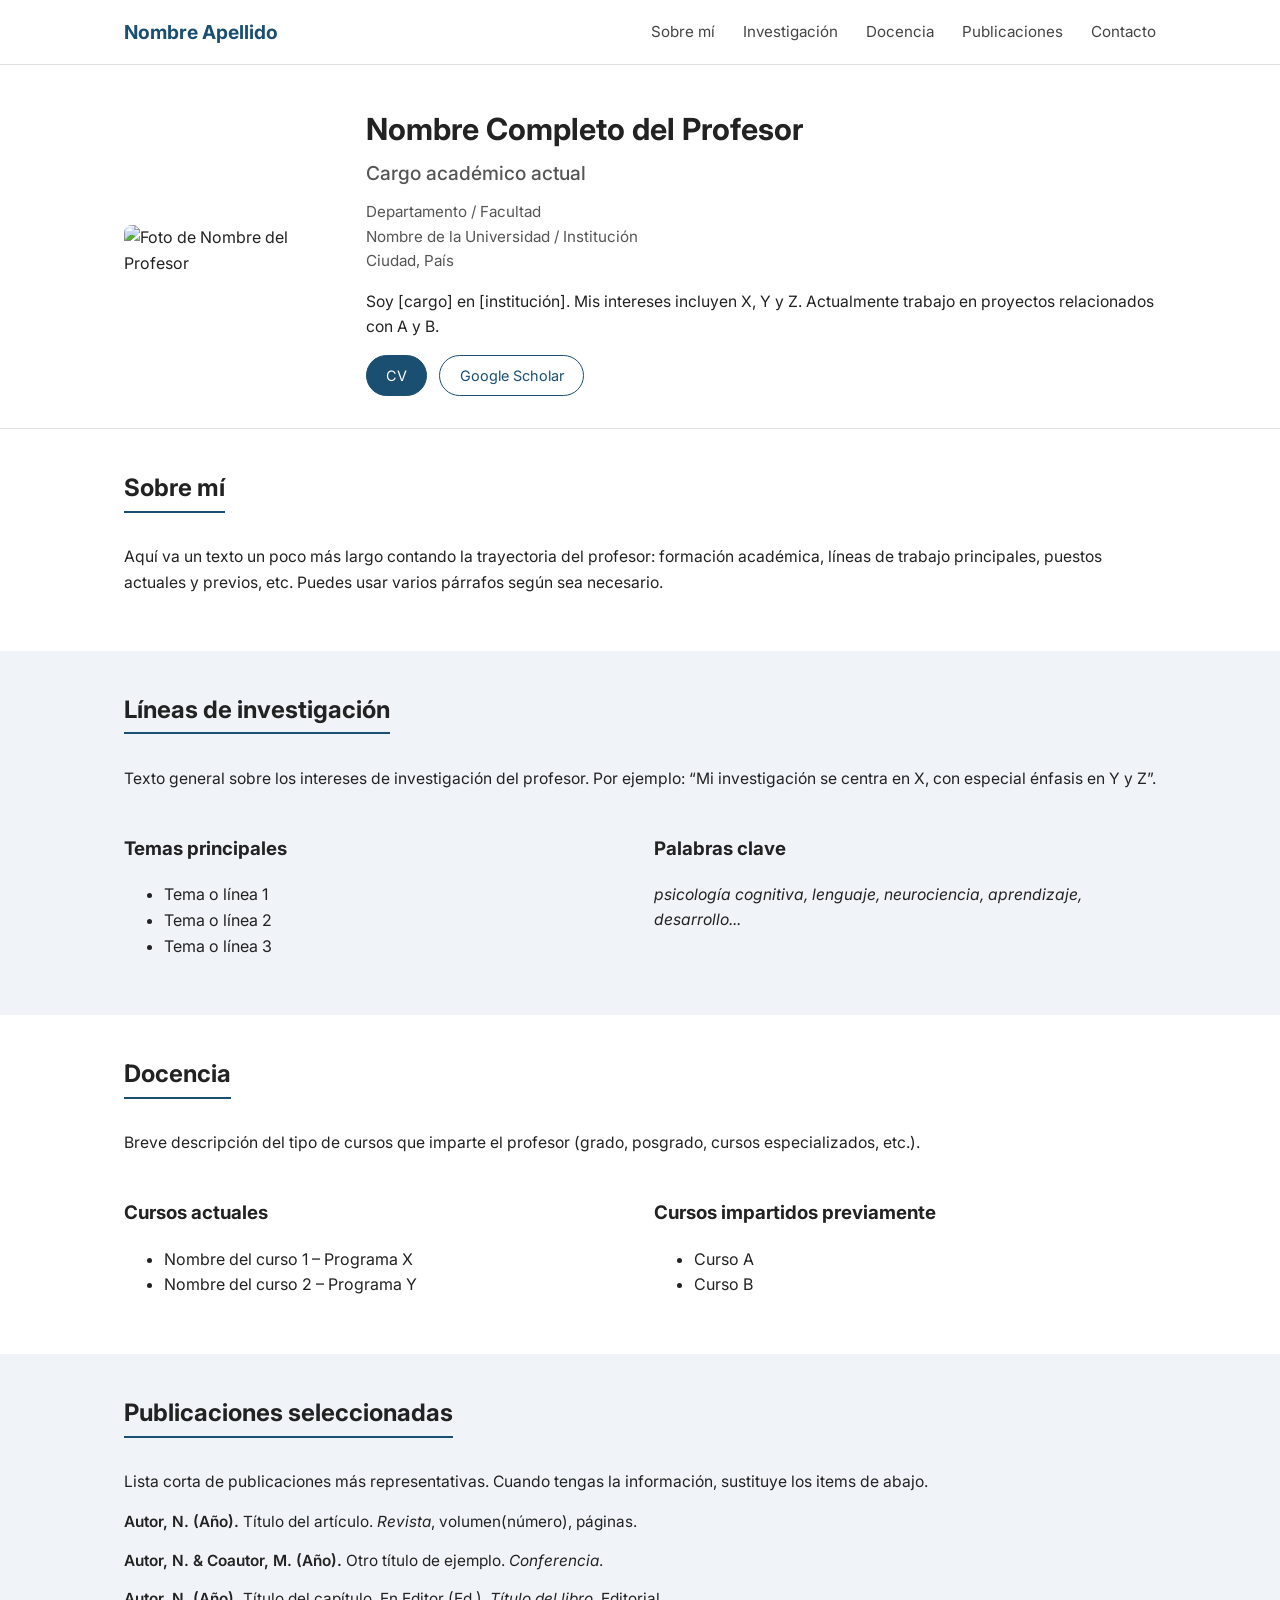
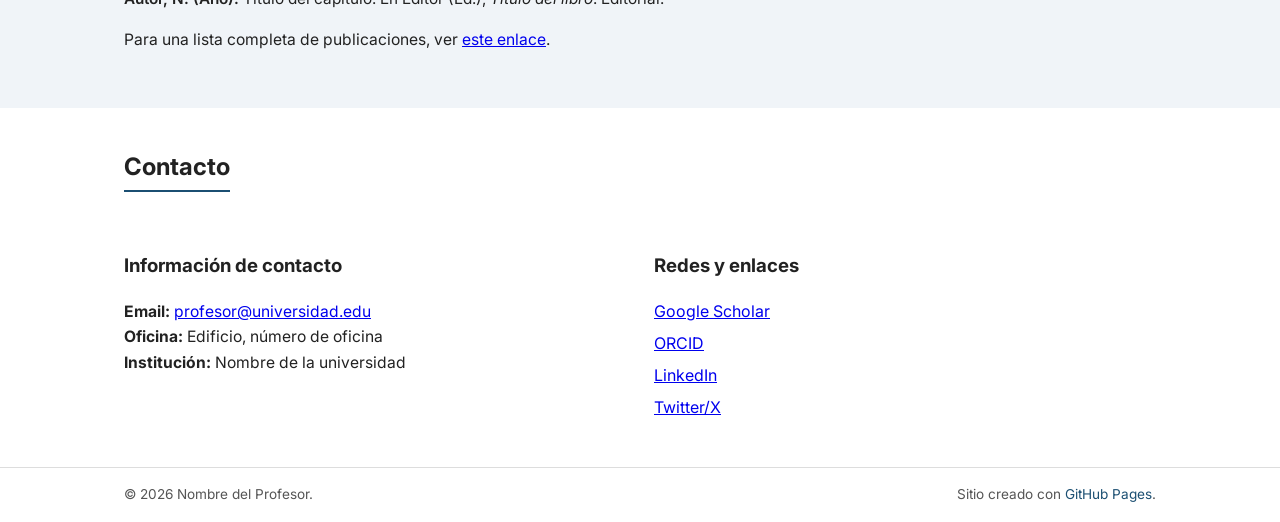
==== index.html @ 89931eae "test" ====
<!DOCTYPE html>
<html lang="es">
<head>
  <meta charset="UTF-8" />
  <title>Nombre del Profesor – Página personal</title>
  <meta name="viewport" content="width=device-width, initial-scale=1" />
  <meta
    name="description"
    content="Página personal de NOMBRE DEL PROFESOR, afiliación, investigación y docencia."
  />
  <link rel="stylesheet" href="style.css" />
  <!-- Fuente opcional de Google Fonts -->
  <link rel="preconnect" href="https://fonts.googleapis.com" />
  <link rel="preconnect" href="https://fonts.gstatic.com" crossorigin />
  <link
    href="https://fonts.googleapis.com/css2?family=Inter:wght@300;400;600;700&display=swap"
    rel="stylesheet"
  />
</head>
<body>
  <!-- Barra superior de navegación -->
  <header class="top-bar">
    <div class="container top-bar-inner">
      <div class="brand">
        <!-- NOMBRE CORTO DEL PROFESOR -->
        <a href="#inicio">Nombre Apellido</a>
      </div>
      <nav class="nav">
        <a href="#about">Sobre mí</a>
        <a href="#research">Investigación</a>
        <a href="#teaching">Docencia</a>
        <a href="#publications">Publicaciones</a>
        <a href="#contact">Contacto</a>
      </nav>
    </div>
  </header>

  <main id="inicio">
    <!-- Sección de encabezado con foto y datos básicos -->
    <section class="hero">
      <div class="container hero-inner">
        <div class="hero-photo">
          <!-- Sustituye img/profile.jpg por la ruta real -->
          <img src="img/profile.jpg" alt="Foto de Nombre del Profesor" />
        </div>
        <div class="hero-text">
          <h1>Nombre Completo del Profesor</h1>
          <h2>Cargo académico actual</h2>

          <p class="affiliation">
            Departamento / Facultad <br />
            Nombre de la Universidad / Institución <br />
            Ciudad, País
          </p>

          <p class="short-bio">
            <!-- Breve descripción, 2–3 líneas -->
            Soy [cargo] en [institución]. Mis intereses incluyen X, Y y Z.
            Actualmente trabajo en proyectos relacionados con A y B.
          </p>

          <div class="hero-links">
            <!-- Pon aquí enlaces reales (CV, Google Scholar, ORCID, etc.) -->
            <a href="#" class="button">CV</a>
            <a href="#" class="button button-outline">Google Scholar</a>
          </div>
        </div>
      </div>
    </section>

    <!-- Sección: Sobre mí -->
    <section id="about" class="section">
      <div class="container">
        <h2>Sobre mí</h2>
        <p>
          Aquí va un texto un poco más largo contando la trayectoria del
          profesor: formación académica, líneas de trabajo principales, puestos
          actuales y previos, etc. Puedes usar varios párrafos según sea
          necesario.
        </p>
      </div>
    </section>

    <!-- Sección: Investigación -->
    <section id="research" class="section section-alt">
      <div class="container">
        <h2>Líneas de investigación</h2>

        <p>
          Texto general sobre los intereses de investigación del profesor. Por
          ejemplo: “Mi investigación se centra en X, con especial énfasis en Y
          y Z”.
        </p>

        <div class="grid-2">
          <div>
            <h3>Temas principales</h3>
            <ul>
              <li>Tema o línea 1</li>
              <li>Tema o línea 2</li>
              <li>Tema o línea 3</li>
            </ul>
          </div>
          <div>
            <h3>Palabras clave</h3>
            <p class="keywords">
              psicología cognitiva, lenguaje, neurociencia, aprendizaje,
              desarrollo...
            </p>
          </div>
        </div>
      </div>
    </section>

    <!-- Sección: Docencia -->
    <section id="teaching" class="section">
      <div class="container">
        <h2>Docencia</h2>
        <p>
          Breve descripción del tipo de cursos que imparte el profesor (grado,
          posgrado, cursos especializados, etc.).
        </p>

        <div class="grid-2">
          <div>
            <h3>Cursos actuales</h3>
            <ul>
              <li>Nombre del curso 1 – Programa X</li>
              <li>Nombre del curso 2 – Programa Y</li>
            </ul>
          </div>
          <div>
            <h3>Cursos impartidos previamente</h3>
            <ul>
              <li>Curso A</li>
              <li>Curso B</li>
            </ul>
          </div>
        </div>
      </div>
    </section>

    <!-- Sección: Publicaciones -->
    <section id="publications" class="section section-alt">
      <div class="container">
        <h2>Publicaciones seleccionadas</h2>
        <p>
          Lista corta de publicaciones más representativas. Cuando tengas la
          información, sustituye los items de abajo.
        </p>

        <ul class="pub-list">
          <li>
            <span class="pub-title">Autor, N. (Año).</span>
            <span class="pub-rest">Título del artículo. <em>Revista</em>, volumen(número), páginas.</span>
          </li>
          <li>
            <span class="pub-title">Autor, N. &amp; Coautor, M. (Año).</span>
            <span class="pub-rest">Otro título de ejemplo. <em>Conferencia</em>.</span>
          </li>
          <li>
            <span class="pub-title">Autor, N. (Año).</span>
            <span class="pub-rest">Título del capítulo. En Editor (Ed.), <em>Título del libro</em>. Editorial.</span>
          </li>
        </ul>

        <!-- Si el profesor tiene lista completa en otro lado -->
        <p>
          Para una lista completa de publicaciones, ver
          <a href="#">este enlace</a>.
        </p>
      </div>
    </section>

    <!-- Sección: Contacto -->
    <section id="contact" class="section">
      <div class="container">
        <h2>Contacto</h2>

        <div class="grid-2">
          <div>
            <h3>Información de contacto</h3>
            <p>
              <strong>Email:</strong> <a href="mailto:profesor@universidad.edu">profesor@universidad.edu</a><br />
              <strong>Oficina:</strong> Edificio, número de oficina<br />
              <strong>Institución:</strong> Nombre de la universidad
            </p>
          </div>
          <div>
            <h3>Redes y enlaces</h3>
            <ul>
              <li><a href="#">Google Scholar</a></li>
              <li><a href="#">ORCID</a></li>
              <li><a href="#">LinkedIn</a></li>
              <li><a href="#">Twitter/X</a></li>
            </ul>
          </div>
        </div>
      </div>
    </section>
  </main>

  <footer class="footer">
    <div class="container footer-inner">
      <span>
        &copy; <span id="year"></span> Nombre del Profesor.
      </span>
      <span class="footer-note">
        Sitio creado con <a href="https://pages.github.com/">GitHub Pages</a>.
      </span>
    </div>
  </footer>

  <script>
    // Para actualizar el año automáticamente
    document.getElementById("year").textContent = new Date().getFullYear();
  </script>
</body>
</html>
---- style.css ----
/* Fuente base y estilos globales */
*,
*::before,
*::after {
  box-sizing: border-box;
}

body {
  margin: 0;
  font-family: "Inter", system-ui, -apple-system, BlinkMacSystemFont, "Segoe UI",
    sans-serif;
  line-height: 1.6;
  color: #222;
  background-color: #f5f5f5;
}

img {
  max-width: 100%;
  display: block;
}

/* Contenedor centrado */
.container {
  width: 100%;
  max-width: 1080px;
  margin: 0 auto;
  padding: 0 1.5rem;
}

/* Barra superior */
.top-bar {
  position: sticky;
  top: 0;
  z-index: 100;
  background-color: #ffffff;
  border-bottom: 1px solid #e0e0e0;
}

.top-bar-inner {
  display: flex;
  align-items: center;
  justify-content: space-between;
  height: 64px;
}

.brand a {
  text-decoration: none;
  font-weight: 700;
  font-size: 1.2rem;
  color: #1b4f72;
}

.nav a {
  margin-left: 1.5rem;
  text-decoration: none;
  font-size: 0.95rem;
  color: #444;
}

.nav a:hover {
  color: #1b4f72;
}

/* Hero */
.hero {
  background-color: #ffffff;
  padding: 2.5rem 0 2rem;
  border-bottom: 1px solid #e0e0e0;
}

.hero-inner {
  display: flex;
  gap: 2rem;
  align-items: center;
}

.hero-photo {
  flex: 0 0 210px;
}

.hero-photo img {
  border-radius: 8px;
  object-fit: cover;
}

.hero-text {
  flex: 1;
}

.hero-text h1 {
  margin: 0 0 0.25rem;
  font-size: 1.9rem;
}

.hero-text h2 {
  margin: 0 0 0.75rem;
  font-size: 1.2rem;
  font-weight: 500;
  color: #555;
}

.affiliation {
  margin: 0 0 0.75rem;
  font-size: 0.95rem;
  color: #555;
}

.short-bio {
  font-size: 0.98rem;
  margin-bottom: 1rem;
}

.hero-links {
  display: flex;
  flex-wrap: wrap;
  gap: 0.75rem;
}

/* Botones */
.button {
  display: inline-block;
  padding: 0.5rem 1.2rem;
  border-radius: 999px;
  border: 1px solid #1b4f72;
  background-color: #1b4f72;
  color: #ffffff;
  font-size: 0.9rem;
  text-decoration: none;
}

.button:hover {
  opacity: 0.9;
}

.button-outline {
  background-color: transparent;
  color: #1b4f72;
}

/* Secciones genéricas */
.section {
  padding: 2.5rem 0;
  background-color: #ffffff;
}

.section-alt {
  background-color: #f0f4f8;
}

.section h2 {
  margin-top: 0;
  margin-bottom: 1rem;
  font-size: 1.5rem;
  border-bottom: 2px solid #1b4f72;
  display: inline-block;
  padding-bottom: 0.2rem;
}

.section p {
  margin-bottom: 1rem;
  font-size: 0.98rem;
}

.grid-2 {
  display: grid;
  gap: 1.75rem;
  grid-template-columns: repeat(2, minmax(0, 1fr));
  margin-top: 1.5rem;
}

/* Publicaciones */
.pub-list {
  list-style: none;
  padding-left: 0;
  margin: 1rem 0;
}

.pub-list li {
  margin-bottom: 0.85rem;
  font-size: 0.96rem;
}

.pub-title {
  font-weight: 600;
}

.pub-rest {
  display: inline;
}

.keywords {
  font-size: 0.95rem;
  font-style: italic;
}

/* Contacto */
#contact ul {
  list-style: none;
  padding-left: 0;
  margin: 0;
}

#contact li {
  margin-bottom: 0.4rem;
}

/* Footer */
.footer {
  border-top: 1px solid #dddddd;
  background-color: #ffffff;
  padding: 1rem 0;
  font-size: 0.85rem;
  color: #555;
}

.footer-inner {
  display: flex;
  justify-content: space-between;
  align-items: center;
  flex-wrap: wrap;
  gap: 0.5rem;
}

.footer a {
  color: #1b4f72;
  text-decoration: none;
}

/* Responsivo */
@media (max-width: 768px) {
  .top-bar-inner {
    flex-direction: column;
    align-items: flex-start;
    justify-content: center;
    height: auto;
    padding: 0.5rem 0;
  }

  .nav {
    margin-top: 0.25rem;
  }

  .nav a {
    margin-left: 0;
    margin-right: 1rem;
  }

  .hero-inner {
    flex-direction: column;
    align-items: flex-start;
  }

  .hero-photo {
    width: 160px;
  }

  .grid-2 {
    grid-template-columns: 1fr;
  }
}
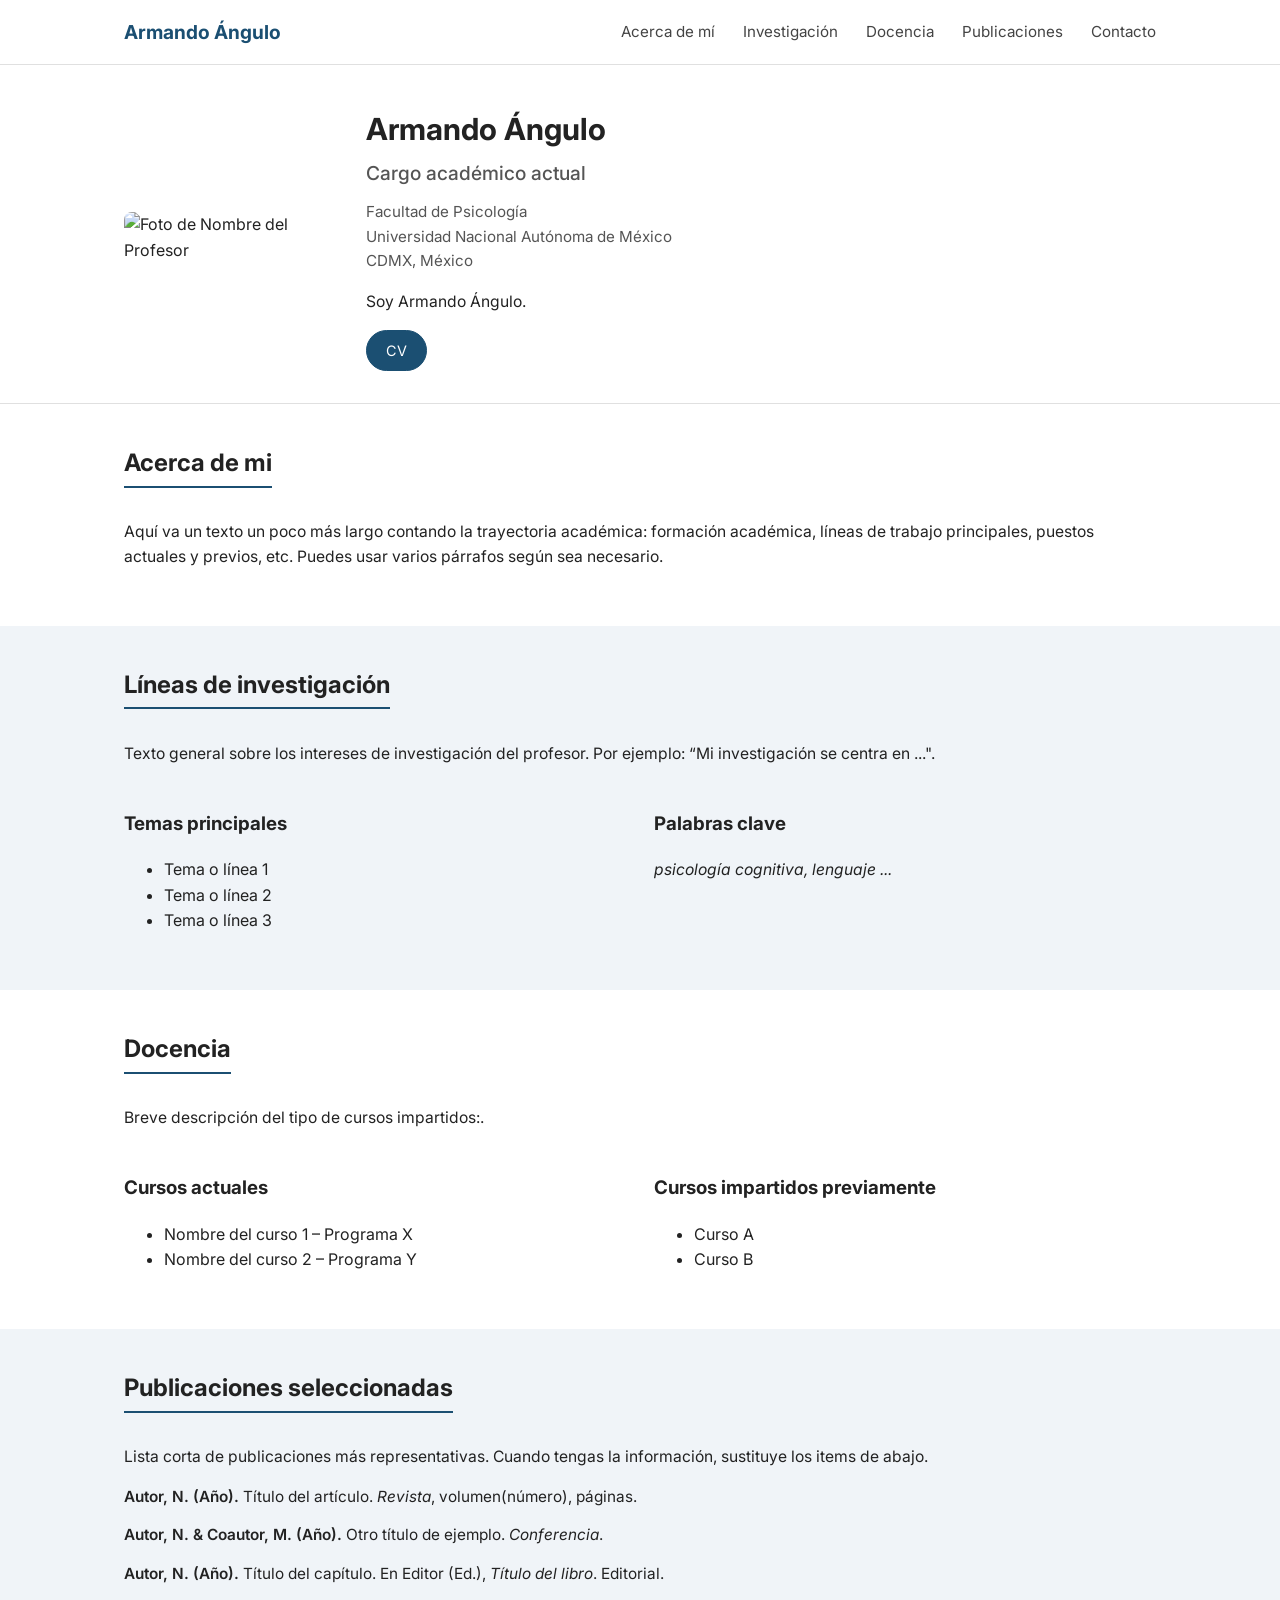
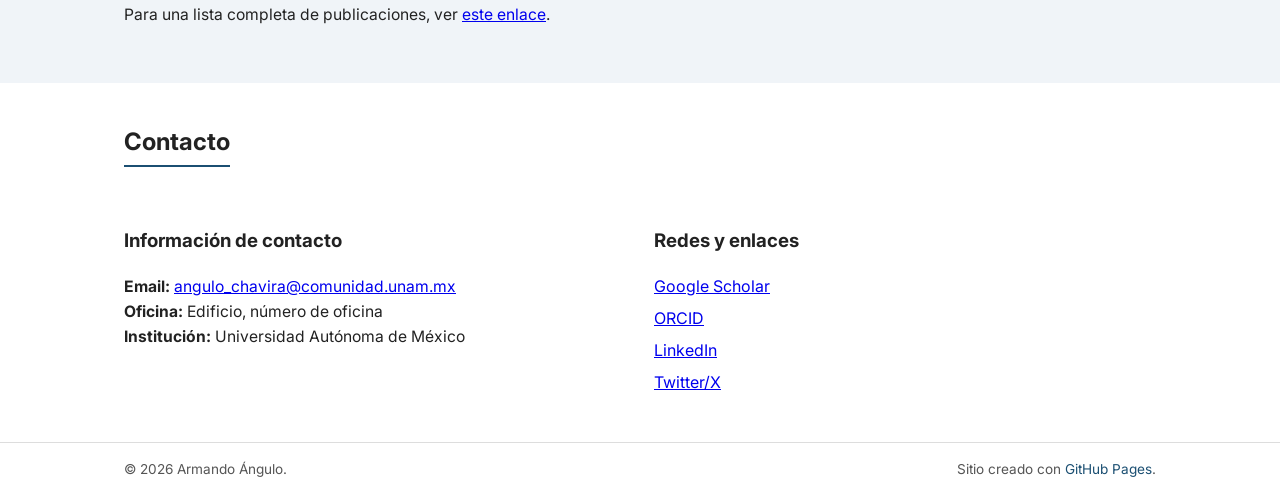
==== commit 558de817: "Update index.html Updated the personal information and sections in index.html to reflect the new pro" ====
--- a/index.html
+++ b/index.html
@@ -2,11 +2,11 @@
 <html lang="es">
 <head>
   <meta charset="UTF-8" />
-  <title>Nombre del Profesor – Página personal</title>
+  <title>Armando Ángulo – Página personal</title>
   <meta name="viewport" content="width=device-width, initial-scale=1" />
   <meta
     name="description"
-    content="Página personal de NOMBRE DEL PROFESOR, afiliación, investigación y docencia."
+    content="Página personal de Armando Ángulo, afiliación, investigación y docencia."
   />
   <link rel="stylesheet" href="style.css" />
   <!-- Fuente opcional de Google Fonts -->
@@ -23,10 +23,10 @@
     <div class="container top-bar-inner">
       <div class="brand">
         <!-- NOMBRE CORTO DEL PROFESOR -->
-        <a href="#inicio">Nombre Apellido</a>
+        <a href="#inicio">Armando Ángulo</a>
       </div>
       <nav class="nav">
-        <a href="#about">Sobre mí</a>
+        <a href="#about">Acerca de mí</a>
         <a href="#research">Investigación</a>
         <a href="#teaching">Docencia</a>
         <a href="#publications">Publicaciones</a>
@@ -44,37 +44,35 @@
           <img src="img/profile.jpg" alt="Foto de Nombre del Profesor" />
         </div>
         <div class="hero-text">
-          <h1>Nombre Completo del Profesor</h1>
+          <h1>Armando Ángulo</h1>
           <h2>Cargo académico actual</h2>
 
           <p class="affiliation">
-            Departamento / Facultad <br />
-            Nombre de la Universidad / Institución <br />
-            Ciudad, País
+            Facultad de Psicología<br />
+            Universidad Nacional Autónoma de México <br />
+            CDMX, México
           </p>
 
           <p class="short-bio">
             <!-- Breve descripción, 2–3 líneas -->
-            Soy [cargo] en [institución]. Mis intereses incluyen X, Y y Z.
-            Actualmente trabajo en proyectos relacionados con A y B.
+            Soy Armando Ángulo.
           </p>
 
           <div class="hero-links">
             <!-- Pon aquí enlaces reales (CV, Google Scholar, ORCID, etc.) -->
             <a href="#" class="button">CV</a>
-            <a href="#" class="button button-outline">Google Scholar</a>
-          </div>
-        </div>
-      </div>
-    </section>
-
-    <!-- Sección: Sobre mí -->
+          </div>
+        </div>
+      </div>
+    </section>
+
+    <!-- Sección: Acerca de mí -->
     <section id="about" class="section">
       <div class="container">
-        <h2>Sobre mí</h2>
-        <p>
-          Aquí va un texto un poco más largo contando la trayectoria del
-          profesor: formación académica, líneas de trabajo principales, puestos
+        <h2>Acerca de mi</h2>
+        <p>
+          Aquí va un texto un poco más largo contando la trayectoria académica:
+          formación académica, líneas de trabajo principales, puestos
           actuales y previos, etc. Puedes usar varios párrafos según sea
           necesario.
         </p>
@@ -88,8 +86,7 @@
 
         <p>
           Texto general sobre los intereses de investigación del profesor. Por
-          ejemplo: “Mi investigación se centra en X, con especial énfasis en Y
-          y Z”.
+          ejemplo: “Mi investigación se centra en ...".
         </p>
 
         <div class="grid-2">
@@ -104,8 +101,7 @@
           <div>
             <h3>Palabras clave</h3>
             <p class="keywords">
-              psicología cognitiva, lenguaje, neurociencia, aprendizaje,
-              desarrollo...
+              psicología cognitiva, lenguaje ...
             </p>
           </div>
         </div>
@@ -117,8 +113,7 @@
       <div class="container">
         <h2>Docencia</h2>
         <p>
-          Breve descripción del tipo de cursos que imparte el profesor (grado,
-          posgrado, cursos especializados, etc.).
+          Breve descripción del tipo de cursos impartidos:.
         </p>
 
         <div class="grid-2">
@@ -164,7 +159,7 @@
           </li>
         </ul>
 
-        <!-- Si el profesor tiene lista completa en otro lado -->
+        <!-- Lista de publicaciones -->
         <p>
           Para una lista completa de publicaciones, ver
           <a href="#">este enlace</a>.
@@ -181,9 +176,9 @@
           <div>
             <h3>Información de contacto</h3>
             <p>
-              <strong>Email:</strong> <a href="mailto:profesor@universidad.edu">profesor@universidad.edu</a><br />
+              <strong>Email:</strong> <a href="mailto:angulo_chavira@comunidad.unam.mx">angulo_chavira@comunidad.unam.mx</a><br />
               <strong>Oficina:</strong> Edificio, número de oficina<br />
-              <strong>Institución:</strong> Nombre de la universidad
+              <strong>Institución:</strong> Universidad Autónoma de México
             </p>
           </div>
           <div>
@@ -203,7 +198,7 @@
   <footer class="footer">
     <div class="container footer-inner">
       <span>
-        &copy; <span id="year"></span> Nombre del Profesor.
+        &copy; <span id="year"></span> Armando Ángulo.
       </span>
       <span class="footer-note">
         Sitio creado con <a href="https://pages.github.com/">GitHub Pages</a>.
@@ -216,4 +211,5 @@
     document.getElementById("year").textContent = new Date().getFullYear();
   </script>
 </body>
-</html>+
+</html>
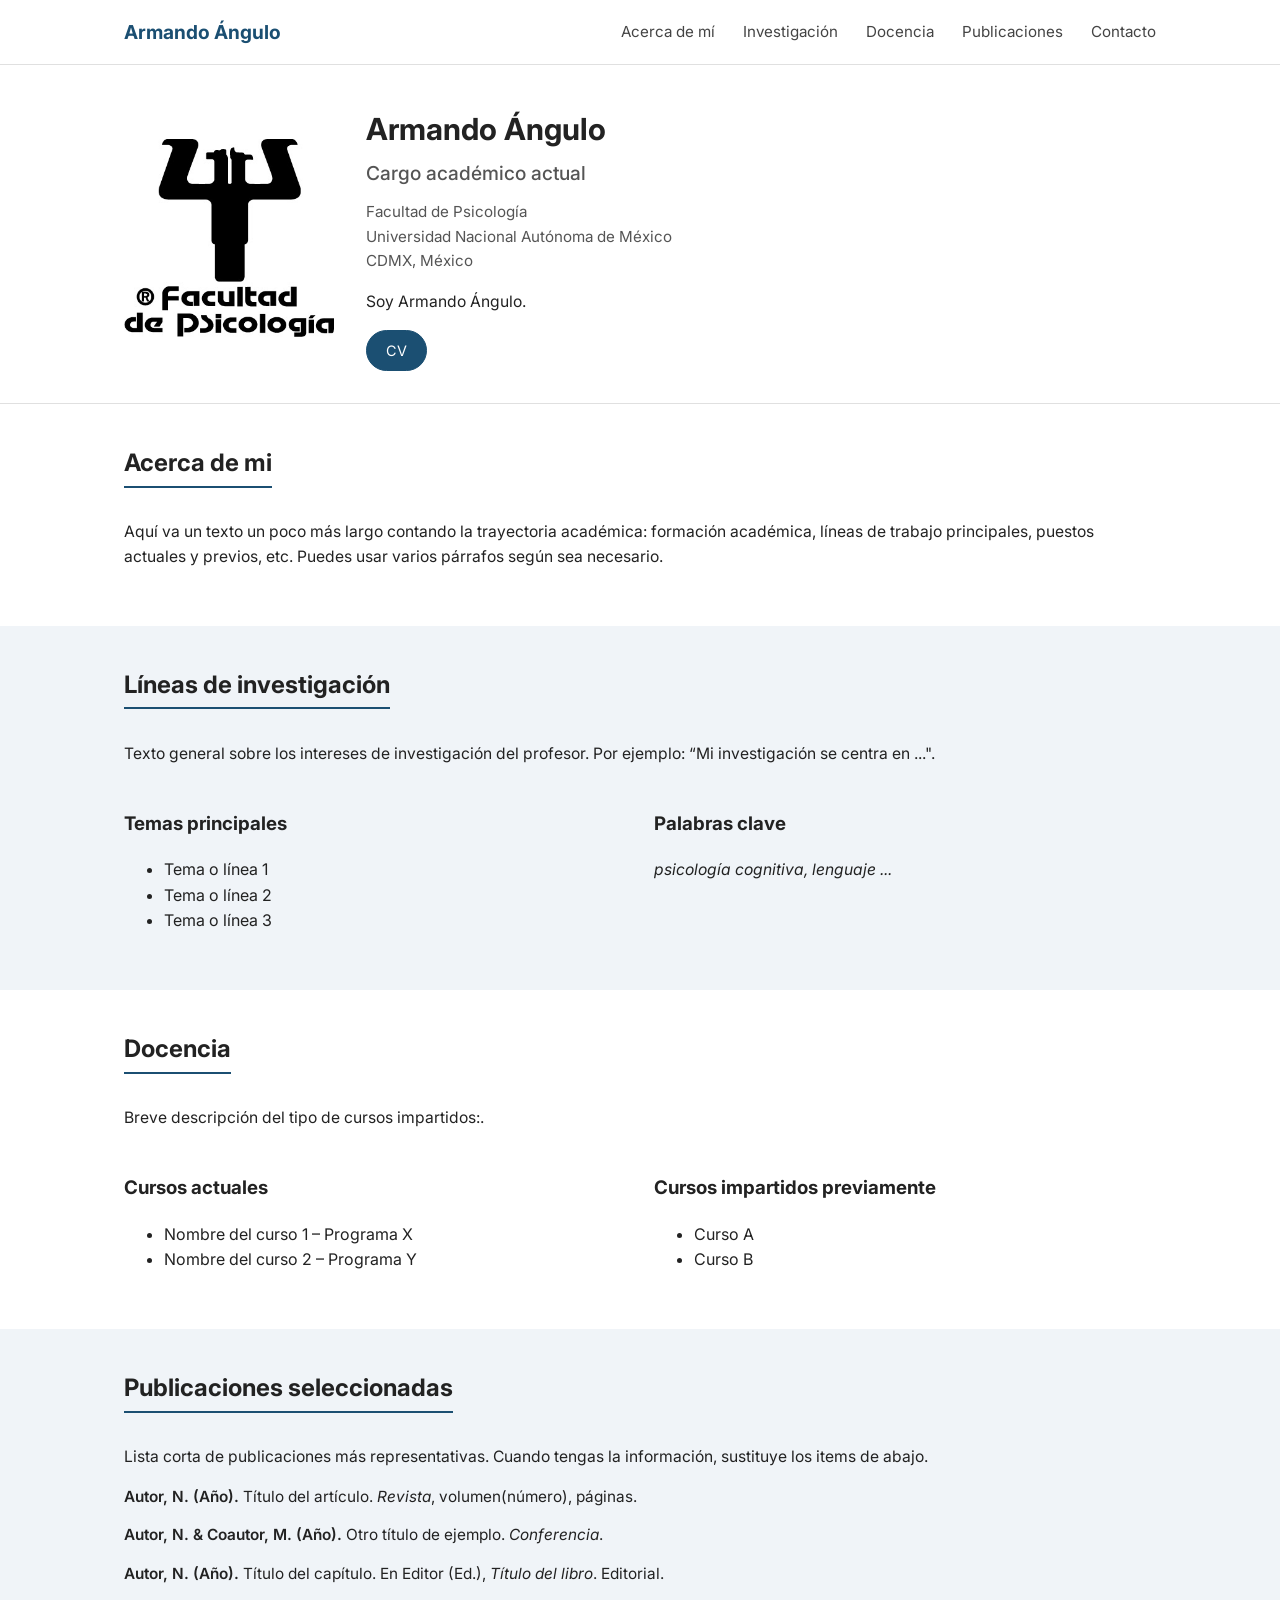
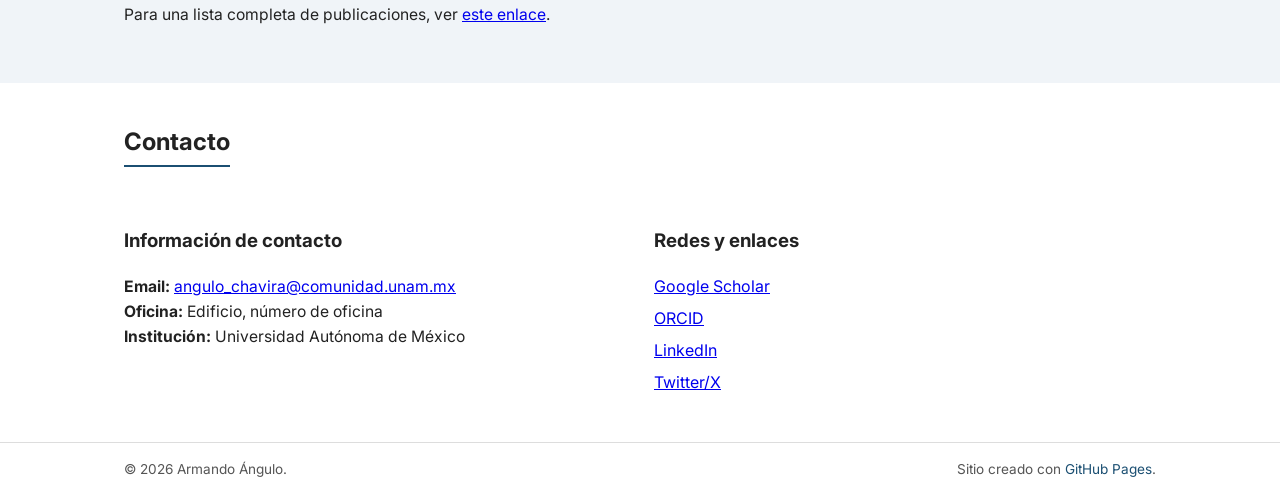
==== commit 018b8170: "Update de las imágenes" ====
--- a/index.html
+++ b/index.html
@@ -40,8 +40,7 @@
     <section class="hero">
       <div class="container hero-inner">
         <div class="hero-photo">
-          <!-- Sustituye img/profile.jpg por la ruta real -->
-          <img src="img/profile.jpg" alt="Foto de Nombre del Profesor" />
+          <img src="img/logoFacultad.jpg" alt="Foto de Nombre del Profesor" />
         </div>
         <div class="hero-text">
           <h1>Armando Ángulo</h1>
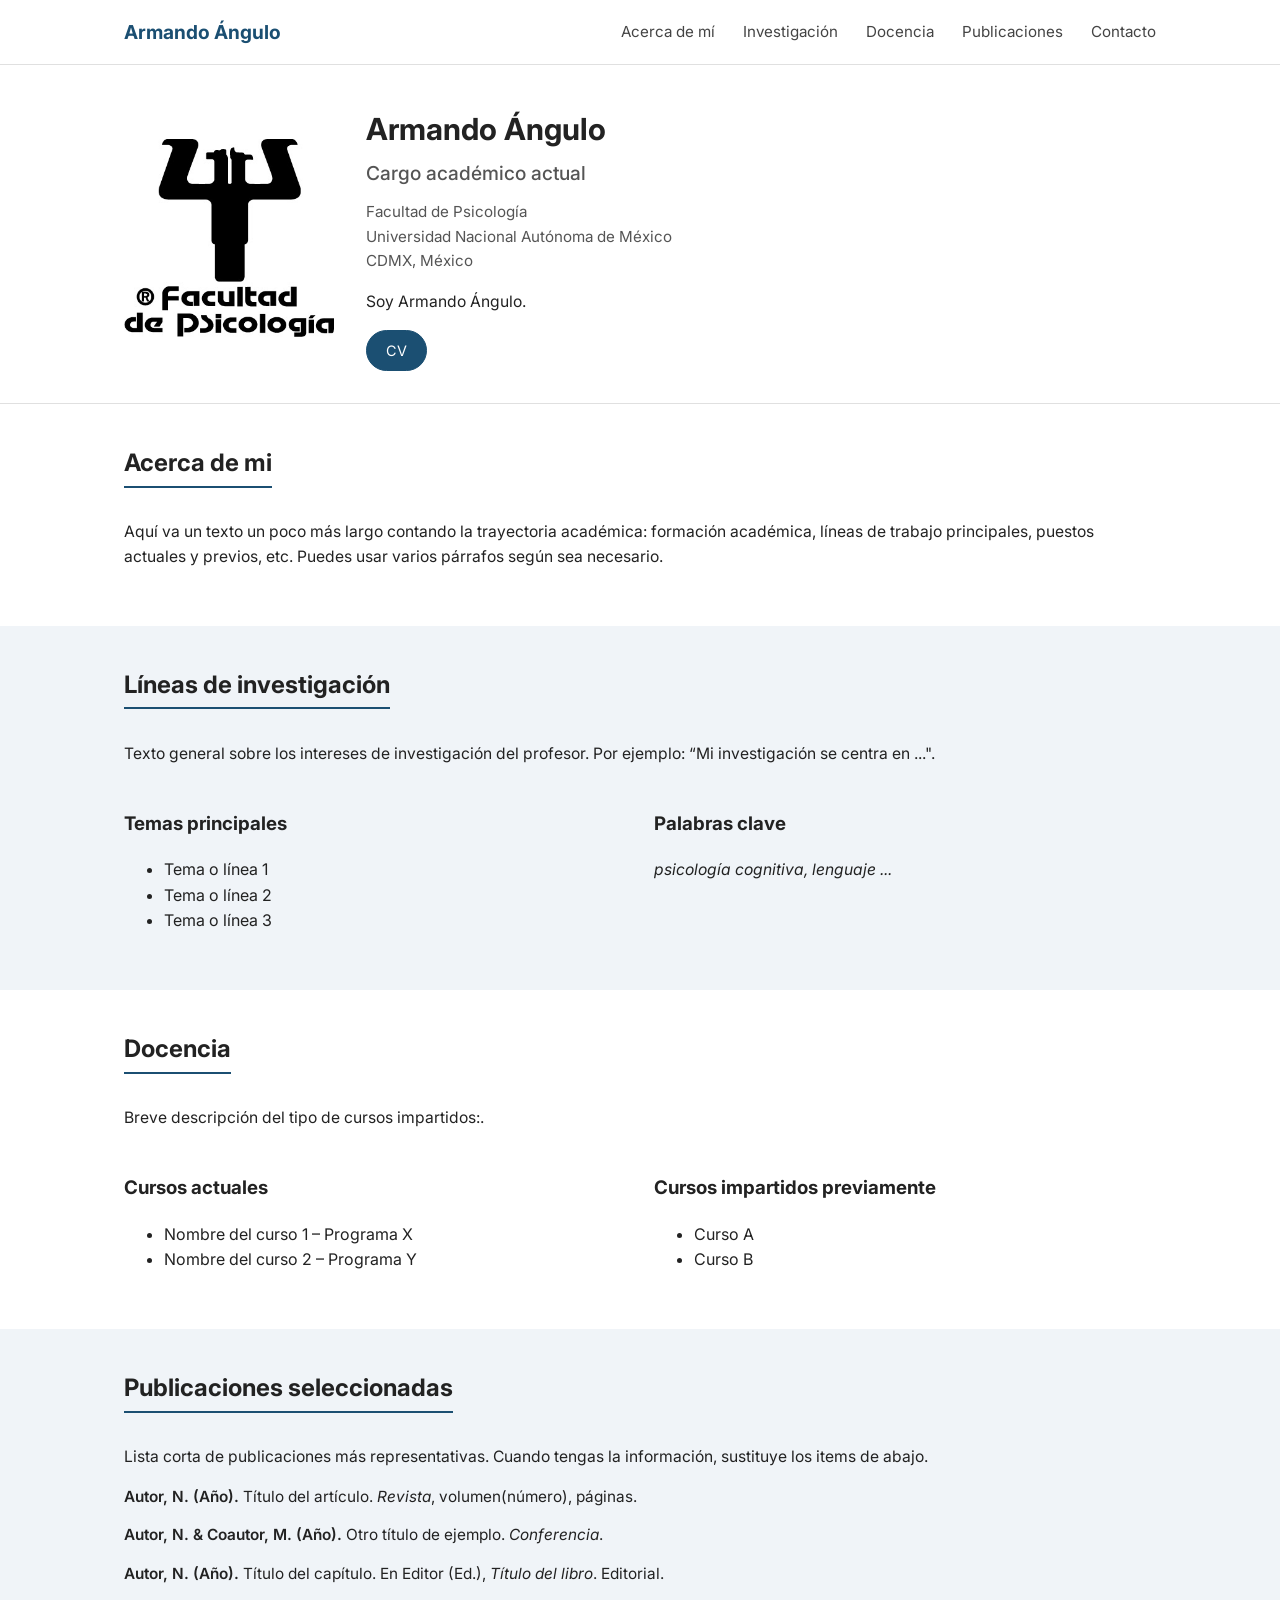
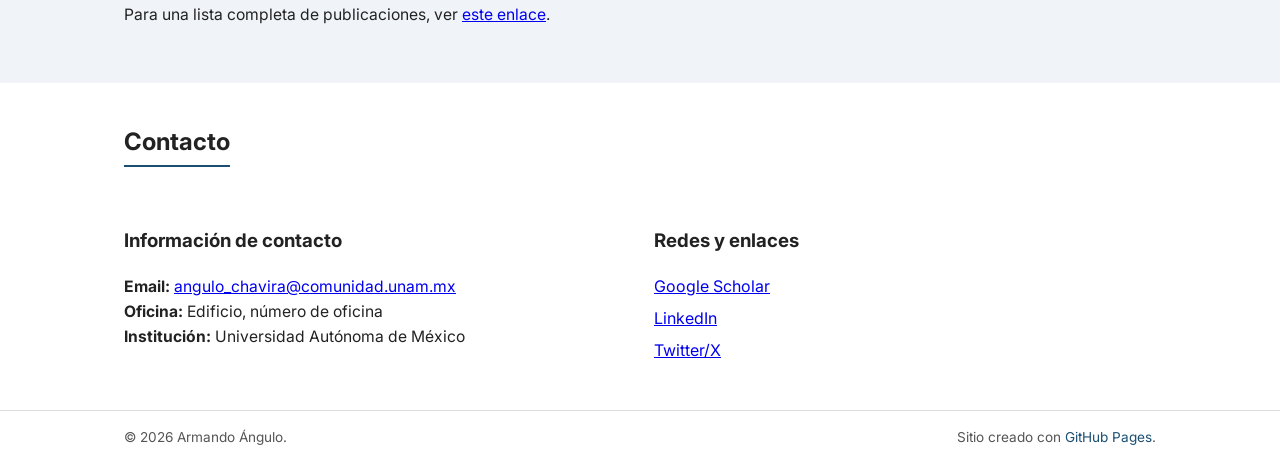
==== commit 0f5aa505: "update" ====
--- a/index.html
+++ b/index.html
@@ -184,7 +184,6 @@
             <h3>Redes y enlaces</h3>
             <ul>
               <li><a href="#">Google Scholar</a></li>
-              <li><a href="#">ORCID</a></li>
               <li><a href="#">LinkedIn</a></li>
               <li><a href="#">Twitter/X</a></li>
             </ul>
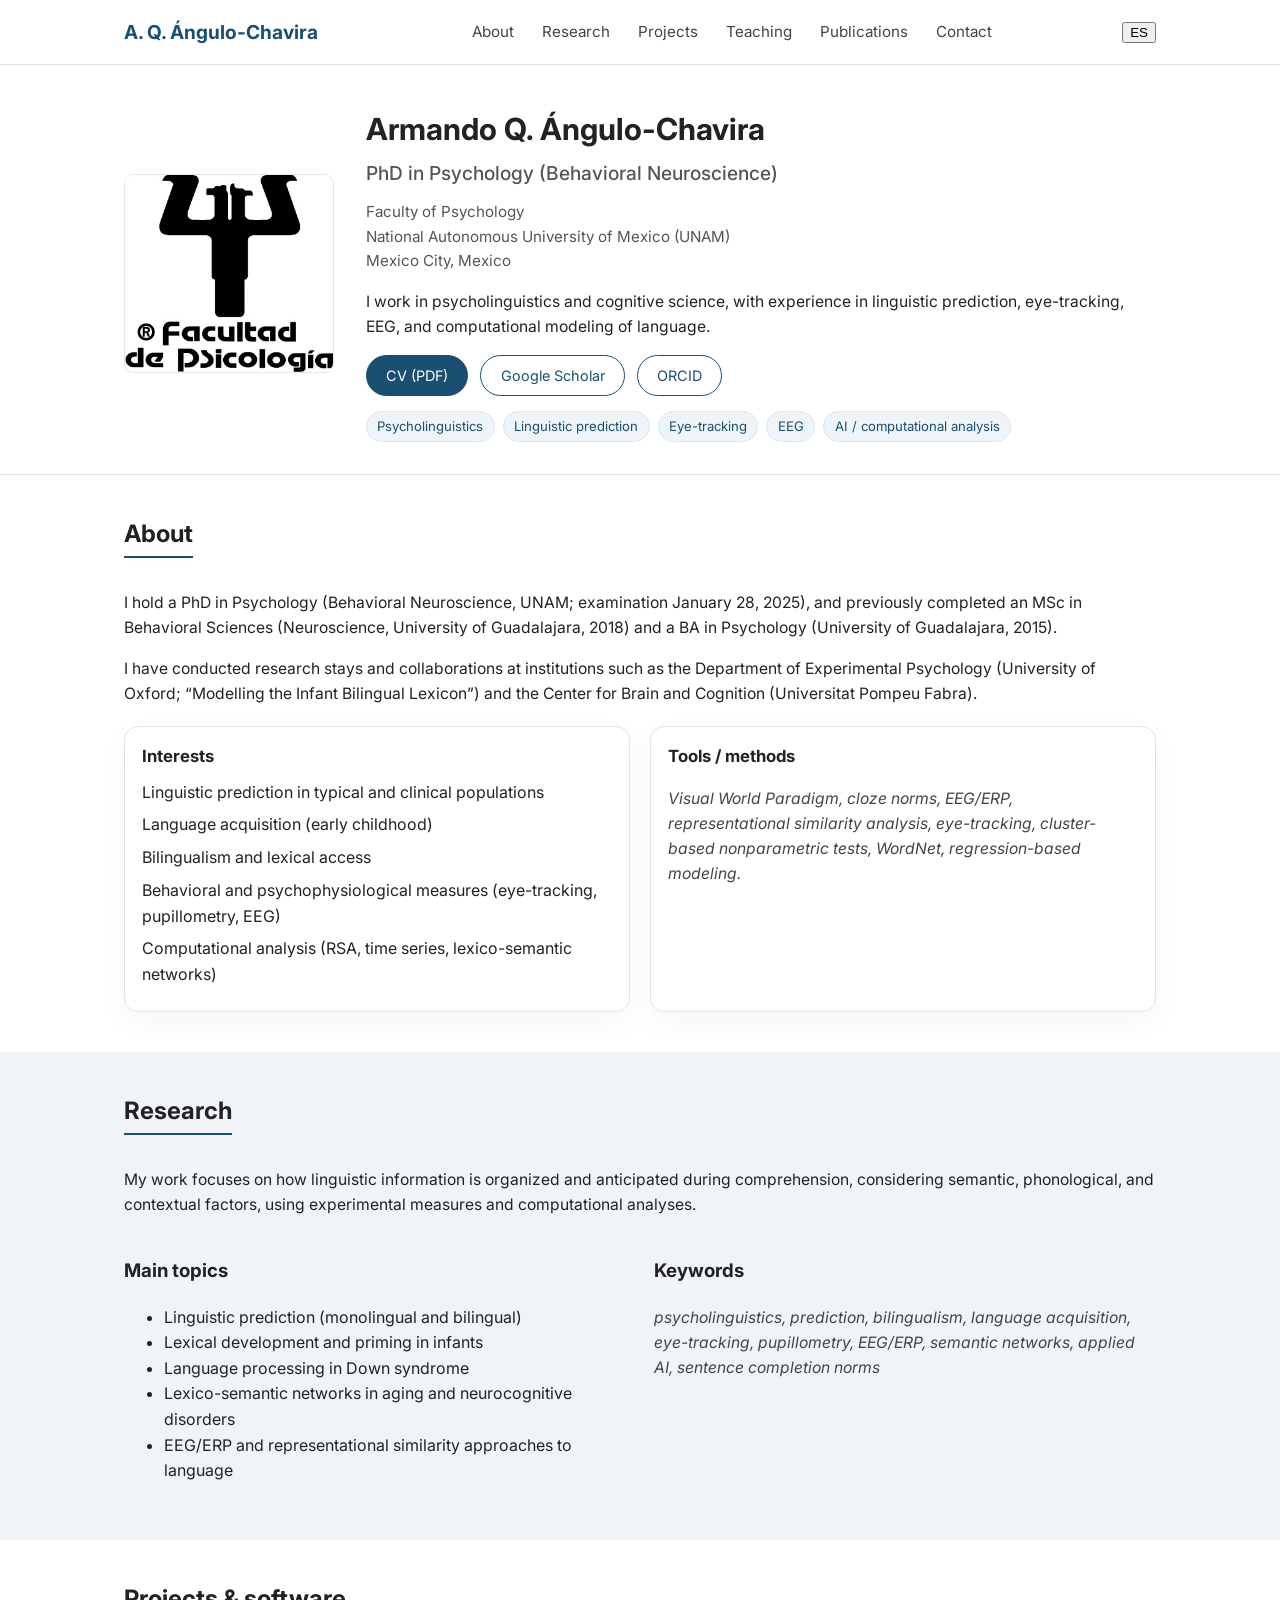
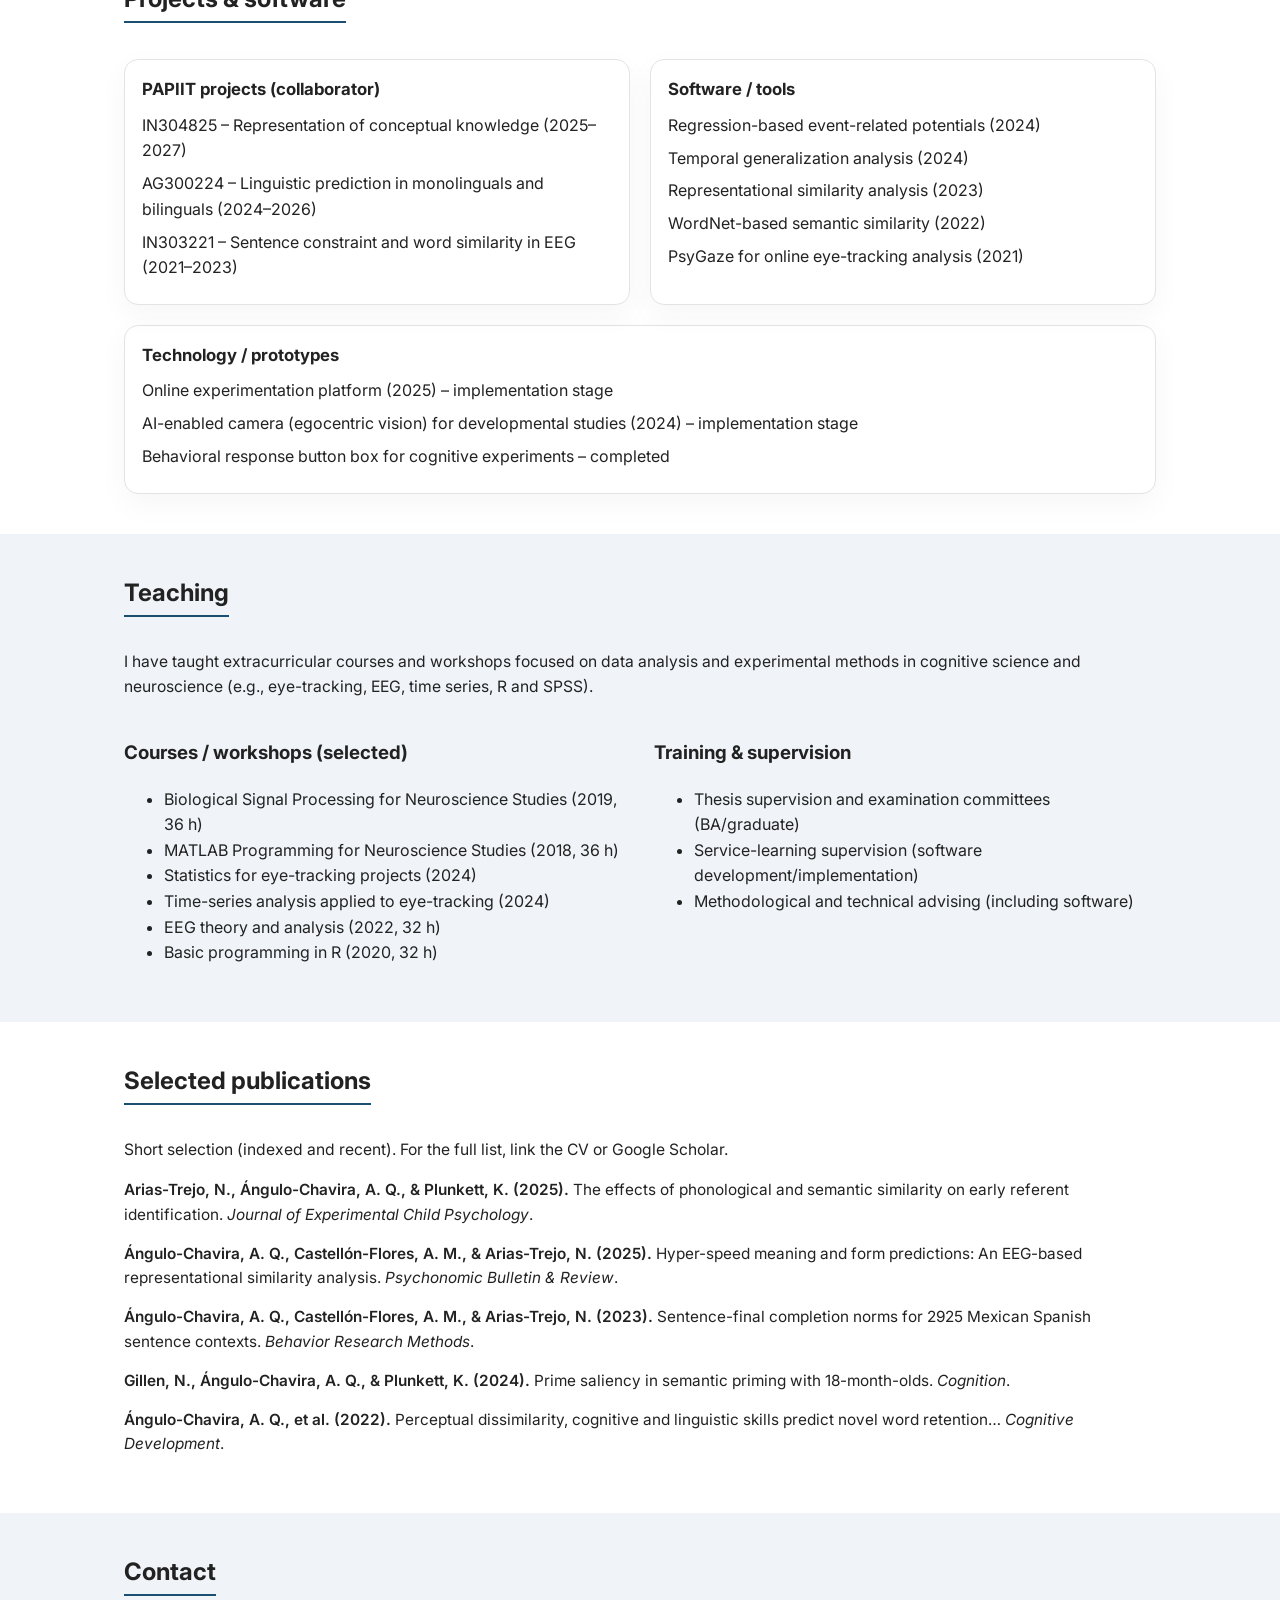
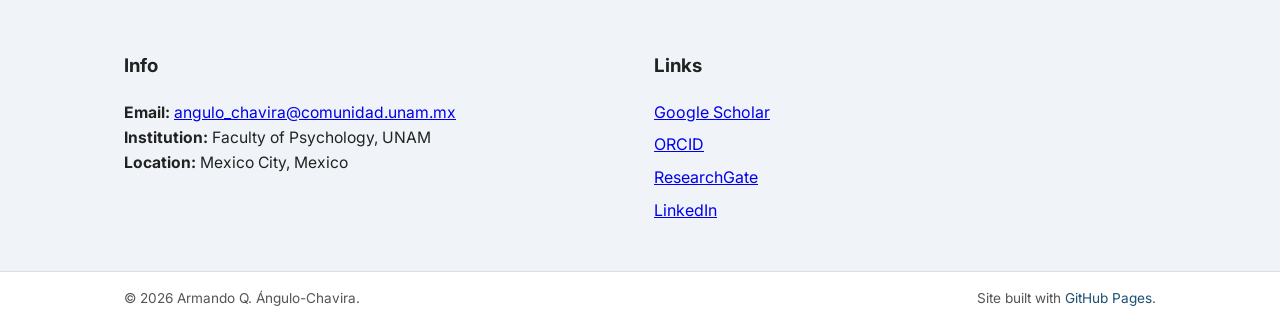
==== commit e0edb726: "update" ====
--- a/index.html
+++ b/index.html
@@ -2,14 +2,15 @@
 <html lang="es">
 <head>
   <meta charset="UTF-8" />
-  <title>Armando Ángulo – Página personal</title>
+  <title data-i18n="pageTitle">Armando Q. Ángulo-Chavira – Página personal</title>
   <meta name="viewport" content="width=device-width, initial-scale=1" />
   <meta
     name="description"
-    content="Página personal de Armando Ángulo, afiliación, investigación y docencia."
+    content="Página académica de Armando Q. Ángulo-Chavira: formación, investigación, docencia, desarrollo y publicaciones."
+    data-i18n-attr="content"
+    data-i18n="pageDesc"
   />
   <link rel="stylesheet" href="style.css" />
-  <!-- Fuente opcional de Google Fonts -->
   <link rel="preconnect" href="https://fonts.googleapis.com" />
   <link rel="preconnect" href="https://fonts.gstatic.com" crossorigin />
   <link
@@ -17,175 +18,278 @@
     rel="stylesheet"
   />
 </head>
+
 <body>
-  <!-- Barra superior de navegación -->
+  <!-- Barra superior -->
   <header class="top-bar">
     <div class="container top-bar-inner">
       <div class="brand">
-        <!-- NOMBRE CORTO DEL PROFESOR -->
-        <a href="#inicio">Armando Ángulo</a>
-      </div>
+        <a href="#inicio">A. Q. Ángulo-Chavira</a>
+      </div>
+
       <nav class="nav">
-        <a href="#about">Acerca de mí</a>
-        <a href="#research">Investigación</a>
-        <a href="#teaching">Docencia</a>
-        <a href="#publications">Publicaciones</a>
-        <a href="#contact">Contacto</a>
+        <a href="#about" data-i18n="navAbout">Acerca</a>
+        <a href="#research" data-i18n="navResearch">Investigación</a>
+        <a href="#projects" data-i18n="navProjects">Proyectos</a>
+        <a href="#teaching" data-i18n="navTeaching">Docencia</a>
+        <a href="#publications" data-i18n="navPubs">Publicaciones</a>
+        <a href="#contact" data-i18n="navContact">Contacto</a>
       </nav>
+
+      <!-- Botón idioma -->
+      <button id="langToggle" class="lang-toggle" type="button" aria-label="Change language">
+        EN
+      </button>
     </div>
   </header>
 
   <main id="inicio">
-    <!-- Sección de encabezado con foto y datos básicos -->
+    <!-- Hero -->
     <section class="hero">
       <div class="container hero-inner">
         <div class="hero-photo">
-          <img src="img/logoFacultad.jpg" alt="Foto de Nombre del Profesor" />
-        </div>
+          <img src="img/logoFacultad.jpg" alt="Foto de Armando Q. Ángulo-Chavira" />
+        </div>
+
         <div class="hero-text">
-          <h1>Armando Ángulo</h1>
-          <h2>Cargo académico actual</h2>
+          <h1>Armando Q. Ángulo-Chavira</h1>
+
+          <h2 data-i18n="heroRole">Doctor en Psicología (Neurociencias de la Conducta)</h2>
 
           <p class="affiliation">
-            Facultad de Psicología<br />
-            Universidad Nacional Autónoma de México <br />
-            CDMX, México
+            <span data-i18n="heroAff1">Facultad de Psicología</span><br />
+            <span data-i18n="heroAff2">Universidad Nacional Autónoma de México (UNAM)</span><br />
+            <span data-i18n="heroAff3">Ciudad de México, México</span>
           </p>
 
-          <p class="short-bio">
-            <!-- Breve descripción, 2–3 líneas -->
-            Soy Armando Ángulo.
+          <p class="short-bio" data-i18n="heroBio">
+            Trabajo en psicolingüística y ciencias cognitivas, con experiencia en estudios de predicción lingüística,
+            rastreo ocular, EEG y modelado computacional aplicado al lenguaje.
           </p>
 
           <div class="hero-links">
-            <!-- Pon aquí enlaces reales (CV, Google Scholar, ORCID, etc.) -->
-            <a href="#" class="button">CV</a>
-          </div>
-        </div>
-      </div>
-    </section>
-
-    <!-- Sección: Acerca de mí -->
+            <a href="docs/CV_Angulo-Chavira.pdf" class="button" data-i18n="btnCV">CV (PDF)</a>
+            <a class="button button-outline" href="#" aria-disabled="true" data-i18n="btnScholar">Google Scholar</a>
+            <a class="button button-outline" href="#" aria-disabled="true" data-i18n="btnOrcid">ORCID</a>
+          </div>
+
+          <div class="hero-badges" aria-label="Áreas">
+            <span class="badge" data-i18n="badge1">Psicolingüística</span>
+            <span class="badge" data-i18n="badge2">Predicción lingüística</span>
+            <span class="badge" data-i18n="badge3">Rastreo ocular</span>
+            <span class="badge" data-i18n="badge4">EEG</span>
+            <span class="badge" data-i18n="badge5">IA / análisis computacional</span>
+          </div>
+        </div>
+      </div>
+    </section>
+
+    <!-- Acerca -->
     <section id="about" class="section">
       <div class="container">
-        <h2>Acerca de mi</h2>
-        <p>
-          Aquí va un texto un poco más largo contando la trayectoria académica:
-          formación académica, líneas de trabajo principales, puestos
-          actuales y previos, etc. Puedes usar varios párrafos según sea
-          necesario.
+        <h2 data-i18n="aboutTitle">Acerca de mí</h2>
+
+        <p data-i18n="aboutP1">
+          Soy Doctor en Psicología (Neurociencias de la Conducta, UNAM; examen 28 de enero de 2025),
+          con formación previa como Maestro en Ciencias del Comportamiento (Neurociencias, UdeG, 2018)
+          y Licenciado en Psicología (UdeG, 2015).
         </p>
-      </div>
-    </section>
-
-    <!-- Sección: Investigación -->
+
+        <p data-i18n="aboutP2">
+          He realizado estancias y colaboración académica en instituciones como el Department of Experimental Psychology
+          (University of Oxford, proyecto “Modelling the Infant Bilingual Lexicon”) y el Center for Brain and Cognition
+          (Universitat Pompeu Fabra).
+        </p>
+
+        <div class="info-grid">
+          <div class="info-card">
+            <h3 data-i18n="aboutInterestsTitle">Intereses</h3>
+            <ul class="clean-list">
+              <li data-i18n="int1">Predicción lingüística en población típica y clínica</li>
+              <li data-i18n="int2">Adquisición del lenguaje (infancia temprana)</li>
+              <li data-i18n="int3">Bilingüismo y acceso léxico</li>
+              <li data-i18n="int4">Medidas conductuales y psicofisiológicas (eye-tracking, pupilometría, EEG)</li>
+              <li data-i18n="int5">Análisis computacional (RSA, series de tiempo, redes léxico-semánticas)</li>
+            </ul>
+          </div>
+
+          <div class="info-card">
+            <h3 data-i18n="aboutMethodsTitle">Herramientas / métodos</h3>
+            <p class="keywords" data-i18n="aboutMethods">
+              Visual World Paradigm, cloze norms, EEG/ERP, representational similarity analysis, eye-tracking,
+              análisis no paramétrico por agrupamientos, WordNet, modelos regresivos.
+            </p>
+          </div>
+        </div>
+      </div>
+    </section>
+
+    <!-- Investigación -->
     <section id="research" class="section section-alt">
       <div class="container">
-        <h2>Líneas de investigación</h2>
-
-        <p>
-          Texto general sobre los intereses de investigación del profesor. Por
-          ejemplo: “Mi investigación se centra en ...".
+        <h2 data-i18n="resTitle">Investigación</h2>
+
+        <p data-i18n="resIntro">
+          Mi trabajo se enfoca en cómo se organiza y anticipa la información lingüística durante la comprensión,
+          considerando factores semánticos, fonológicos y contextuales, y usando medidas experimentales y análisis
+          computacionales.
         </p>
 
         <div class="grid-2">
           <div>
-            <h3>Temas principales</h3>
+            <h3 data-i18n="resLinesTitle">Líneas principales</h3>
             <ul>
-              <li>Tema o línea 1</li>
-              <li>Tema o línea 2</li>
-              <li>Tema o línea 3</li>
-            </ul>
-          </div>
+              <li data-i18n="resL1">Predicción lingüística (monolingües y bilingües)</li>
+              <li data-i18n="resL2">Desarrollo del léxico y priming en infantes</li>
+              <li data-i18n="resL3">Procesamiento del lenguaje en síndrome de Down</li>
+              <li data-i18n="resL4">Redes léxico-semánticas en envejecimiento y trastornos neurocognitivos</li>
+              <li data-i18n="resL5">EEG/ERP y similitud representacional aplicada al lenguaje</li>
+            </ul>
+          </div>
+
           <div>
-            <h3>Palabras clave</h3>
-            <p class="keywords">
-              psicología cognitiva, lenguaje ...
+            <h3 data-i18n="resKeywordsTitle">Palabras clave</h3>
+            <p class="keywords" data-i18n="resKeywords">
+              psicolingüística, predicción, bilingüismo, adquisición del lenguaje, rastreo ocular,
+              pupilometría, EEG/ERP, redes semánticas, IA aplicada, normas de completamiento oracional
             </p>
           </div>
         </div>
       </div>
     </section>
 
-    <!-- Sección: Docencia -->
-    <section id="teaching" class="section">
+    <!-- Proyectos -->
+    <section id="projects" class="section">
       <div class="container">
-        <h2>Docencia</h2>
-        <p>
-          Breve descripción del tipo de cursos impartidos:.
+        <h2 data-i18n="projTitle">Proyectos y desarrollo</h2>
+
+        <div class="info-grid">
+          <div class="info-card">
+            <h3 data-i18n="projPapiitTitle">Proyectos PAPIIT (colaborador)</h3>
+            <ul class="clean-list">
+              <li data-i18n="projP1">IN304825 – Representación del conocimiento conceptual (2025–2027)</li>
+              <li data-i18n="projP2">AG300224 – Predicción lingüística en monolingües y bilingües (2024–2026)</li>
+              <li data-i18n="projP3">IN303221 – Restricción oracional y similitud de palabra en EEG (2021–2023)</li>
+            </ul>
+          </div>
+
+          <div class="info-card">
+            <h3 data-i18n="projSoftTitle">Software / herramientas</h3>
+            <ul class="clean-list">
+              <li data-i18n="soft1">Potenciales relacionados a eventos basados en modelos regresivos (2024)</li>
+              <li data-i18n="soft2">Análisis temporal de generalización (2024)</li>
+              <li data-i18n="soft3">Análisis de similitud representacional (2023)</li>
+              <li data-i18n="soft4">Similitud semántica basada en WordNet (2022)</li>
+              <li data-i18n="soft5">Desarrollo de PsyGaze para análisis de rastreo ocular en línea (2021)</li>
+            </ul>
+          </div>
+        </div>
+
+        <div class="info-card info-card--wide">
+          <h3 data-i18n="projTechTitle">Tecnología / prototipos</h3>
+          <ul class="clean-list">
+            <li data-i18n="tech1">Plataforma para experimentos en línea (2025) – fase de implementación</li>
+            <li data-i18n="tech2">Cámara con IA (visión egocéntrica) para estudios del desarrollo (2024) – fase de implementación</li>
+            <li data-i18n="tech3">Botonera para respuestas conductuales en experimentos cognitivos – finalizado</li>
+          </ul>
+        </div>
+      </div>
+    </section>
+
+    <!-- Docencia -->
+    <section id="teaching" class="section section-alt">
+      <div class="container">
+        <h2 data-i18n="teachTitle">Docencia</h2>
+
+        <p data-i18n="teachIntro">
+          He impartido cursos y talleres extracurriculares orientados a análisis de datos y métodos experimentales
+          en ciencias cognitivas y neurociencias (p. ej., rastreo ocular, EEG, series de tiempo, R y SPSS).
         </p>
 
         <div class="grid-2">
           <div>
-            <h3>Cursos actuales</h3>
+            <h3 data-i18n="teachSelTitle">Cursos / talleres (selección)</h3>
             <ul>
-              <li>Nombre del curso 1 – Programa X</li>
-              <li>Nombre del curso 2 – Programa Y</li>
-            </ul>
-          </div>
+              <li data-i18n="teach1">Procesamiento de Señales Biológicas para Estudios de Neurociencias (2019, 36 h)</li>
+              <li data-i18n="teach2">Programación en Matlab para estudios de Neurociencias (2018, 36 h)</li>
+              <li data-i18n="teach3">Estadística aplicada a proyectos de rastreo ocular (2024)</li>
+              <li data-i18n="teach4">Análisis de series de tiempo aplicado a rastreo ocular (2024)</li>
+              <li data-i18n="teach5">Teoría y análisis de electroencefalograma (2022, 32 h)</li>
+              <li data-i18n="teach6">Programación básica en R (2020, 32 h)</li>
+            </ul>
+          </div>
+
           <div>
-            <h3>Cursos impartidos previamente</h3>
+            <h3 data-i18n="teachOtherTitle">Participación formativa</h3>
             <ul>
-              <li>Curso A</li>
-              <li>Curso B</li>
-            </ul>
-          </div>
-        </div>
-      </div>
-    </section>
-
-    <!-- Sección: Publicaciones -->
-    <section id="publications" class="section section-alt">
+              <li data-i18n="teachO1">Dirección, revisión y sinodalías de tesis (licenciatura/posgrado)</li>
+              <li data-i18n="teachO2">Supervisión de servicio social (desarrollo/implementación de software)</li>
+              <li data-i18n="teachO3">Asesoría metodológica y técnica (incluye software)</li>
+            </ul>
+          </div>
+        </div>
+      </div>
+    </section>
+
+    <!-- Publicaciones -->
+    <section id="publications" class="section">
       <div class="container">
-        <h2>Publicaciones seleccionadas</h2>
-        <p>
-          Lista corta de publicaciones más representativas. Cuando tengas la
-          información, sustituye los items de abajo.
+        <h2 data-i18n="pubTitle">Publicaciones seleccionadas</h2>
+
+        <p data-i18n="pubIntro">
+          Selección breve (indexadas y recientes). Para la lista completa, puedes enlazar el CV o un Google Scholar.
         </p>
 
         <ul class="pub-list">
           <li>
-            <span class="pub-title">Autor, N. (Año).</span>
-            <span class="pub-rest">Título del artículo. <em>Revista</em>, volumen(número), páginas.</span>
+            <span class="pub-title">Arias-Trejo, N., Ángulo-Chavira, A. Q., &amp; Plunkett, K. (2025).</span>
+            <span class="pub-rest" data-i18n="pub1">The effects of phonological and semantic similarity on early referent identification. <em>Journal of Experimental Child Psychology</em>.</span>
           </li>
           <li>
-            <span class="pub-title">Autor, N. &amp; Coautor, M. (Año).</span>
-            <span class="pub-rest">Otro título de ejemplo. <em>Conferencia</em>.</span>
+            <span class="pub-title">Ángulo-Chavira, A. Q., Castellón-Flores, A. M., &amp; Arias-Trejo, N. (2025).</span>
+            <span class="pub-rest" data-i18n="pub2">Hyper-speed meaning and form predictions: An EEG-based representational similarity analysis. <em>Psychonomic Bulletin &amp; Review</em>.</span>
           </li>
           <li>
-            <span class="pub-title">Autor, N. (Año).</span>
-            <span class="pub-rest">Título del capítulo. En Editor (Ed.), <em>Título del libro</em>. Editorial.</span>
+            <span class="pub-title">Ángulo-Chavira, A. Q., Castellón-Flores, A. M., &amp; Arias-Trejo, N. (2023).</span>
+            <span class="pub-rest" data-i18n="pub3">Sentence-final completion norms for 2925 Mexican Spanish sentence contexts. <em>Behavior Research Methods</em>.</span>
+          </li>
+          <li>
+            <span class="pub-title">Gillen, N., Ángulo-Chavira, A. Q., &amp; Plunkett, K. (2024).</span>
+            <span class="pub-rest" data-i18n="pub4">Prime saliency in semantic priming with 18-month-olds. <em>Cognition</em>.</span>
+          </li>
+          <li>
+            <span class="pub-title">Ángulo-Chavira, A. Q., et al. (2022).</span>
+            <span class="pub-rest" data-i18n="pub5">Perceptual dissimilarity, cognitive and linguistic skills predict novel word retention… <em>Cognitive Development</em>.</span>
           </li>
         </ul>
-
-        <!-- Lista de publicaciones -->
-        <p>
-          Para una lista completa de publicaciones, ver
-          <a href="#">este enlace</a>.
-        </p>
-      </div>
-    </section>
-
-    <!-- Sección: Contacto -->
-    <section id="contact" class="section">
+      </div>
+    </section>
+
+    <!-- Contacto -->
+    <section id="contact" class="section section-alt">
       <div class="container">
-        <h2>Contacto</h2>
+        <h2 data-i18n="contactTitle">Contacto</h2>
 
         <div class="grid-2">
           <div>
-            <h3>Información de contacto</h3>
+            <h3 data-i18n="contactInfoTitle">Información</h3>
             <p>
-              <strong>Email:</strong> <a href="mailto:angulo_chavira@comunidad.unam.mx">angulo_chavira@comunidad.unam.mx</a><br />
-              <strong>Oficina:</strong> Edificio, número de oficina<br />
-              <strong>Institución:</strong> Universidad Autónoma de México
+              <strong data-i18n="contactEmailLabel">Email:</strong>
+              <a href="mailto:angulo_chavira@comunidad.unam.mx">angulo_chavira@comunidad.unam.mx</a><br />
+              <strong data-i18n="contactInstLabel">Institución:</strong>
+              <span data-i18n="contactInst">Facultad de Psicología, UNAM</span><br />
+              <strong data-i18n="contactLocLabel">Ubicación:</strong>
+              <span data-i18n="contactLoc">Ciudad de México, México</span>
             </p>
           </div>
+
           <div>
-            <h3>Redes y enlaces</h3>
-            <ul>
-              <li><a href="#">Google Scholar</a></li>
-              <li><a href="#">LinkedIn</a></li>
-              <li><a href="#">Twitter/X</a></li>
+            <h3 data-i18n="contactLinksTitle">Enlaces</h3>
+            <ul class="clean-list">
+              <li><a href="#" data-i18n="linkScholar">Google Scholar</a></li>
+              <li><a href="#" data-i18n="linkOrcid">ORCID</a></li>
+              <li><a href="#" data-i18n="linkRG">ResearchGate</a></li>
+              <li><a href="#" data-i18n="linkLinkedIn">LinkedIn</a></li>
             </ul>
           </div>
         </div>
@@ -195,19 +299,298 @@
 
   <footer class="footer">
     <div class="container footer-inner">
-      <span>
-        &copy; <span id="year"></span> Armando Ángulo.
-      </span>
+      <span>&copy; <span id="year"></span> <span data-i18n="footerName">Armando Q. Ángulo-Chavira</span>.</span>
       <span class="footer-note">
-        Sitio creado con <a href="https://pages.github.com/">GitHub Pages</a>.
+        <span data-i18n="footerMade">Sitio creado con</span>
+        <a href="https://pages.github.com/">GitHub Pages</a>.
       </span>
     </div>
   </footer>
 
   <script>
-    // Para actualizar el año automáticamente
+    // Año dinámico
     document.getElementById("year").textContent = new Date().getFullYear();
+
+    // Diccionario i18n (ES/EN)
+    const i18n = {
+      es: {
+        pageTitle: "Armando Q. Ángulo-Chavira – Página personal",
+        pageDesc: "Página académica de Armando Q. Ángulo-Chavira: formación, investigación, docencia, desarrollo y publicaciones.",
+
+        navAbout: "Acerca",
+        navResearch: "Investigación",
+        navProjects: "Proyectos",
+        navTeaching: "Docencia",
+        navPubs: "Publicaciones",
+        navContact: "Contacto",
+
+        heroRole: "Doctor en Psicología (Neurociencias de la Conducta)",
+        heroAff1: "Facultad de Psicología",
+        heroAff2: "Universidad Nacional Autónoma de México (UNAM)",
+        heroAff3: "Ciudad de México, México",
+        heroBio:
+          "Trabajo en psicolingüística y ciencias cognitivas, con experiencia en estudios de predicción lingüística, rastreo ocular, EEG y modelado computacional aplicado al lenguaje.",
+
+        btnCV: "CV (PDF)",
+        btnScholar: "Google Scholar",
+        btnOrcid: "ORCID",
+
+        badge1: "Psicolingüística",
+        badge2: "Predicción lingüística",
+        badge3: "Rastreo ocular",
+        badge4: "EEG",
+        badge5: "IA / análisis computacional",
+
+        aboutTitle: "Acerca de mí",
+        aboutP1:
+          "Soy Doctor en Psicología (Neurociencias de la Conducta, UNAM; examen 28 de enero de 2025), con formación previa como Maestro en Ciencias del Comportamiento (Neurociencias, UdeG, 2018) y Licenciado en Psicología (UdeG, 2015).",
+        aboutP2:
+          "He realizado estancias y colaboración académica en instituciones como el Department of Experimental Psychology (University of Oxford, proyecto “Modelling the Infant Bilingual Lexicon”) y el Center for Brain and Cognition (Universitat Pompeu Fabra).",
+
+        aboutInterestsTitle: "Intereses",
+        int1: "Predicción lingüística en población típica y clínica",
+        int2: "Adquisición del lenguaje (infancia temprana)",
+        int3: "Bilingüismo y acceso léxico",
+        int4: "Medidas conductuales y psicofisiológicas (eye-tracking, pupilometría, EEG)",
+        int5: "Análisis computacional (RSA, series de tiempo, redes léxico-semánticas)",
+
+        aboutMethodsTitle: "Herramientas / métodos",
+        aboutMethods:
+          "Visual World Paradigm, cloze norms, EEG/ERP, representational similarity analysis, eye-tracking, análisis no paramétrico por agrupamientos, WordNet, modelos regresivos.",
+
+        resTitle: "Investigación",
+        resIntro:
+          "Mi trabajo se enfoca en cómo se organiza y anticipa la información lingüística durante la comprensión, considerando factores semánticos, fonológicos y contextuales, y usando medidas experimentales y análisis computacionales.",
+        resLinesTitle: "Líneas principales",
+        resL1: "Predicción lingüística (monolingües y bilingües)",
+        resL2: "Desarrollo del léxico y priming en infantes",
+        resL3: "Procesamiento del lenguaje en síndrome de Down",
+        resL4: "Redes léxico-semánticas en envejecimiento y trastornos neurocognitivos",
+        resL5: "EEG/ERP y similitud representacional aplicada al lenguaje",
+        resKeywordsTitle: "Palabras clave",
+        resKeywords:
+          "psicolingüística, predicción, bilingüismo, adquisición del lenguaje, rastreo ocular, pupilometría, EEG/ERP, redes semánticas, IA aplicada, normas de completamiento oracional",
+
+        projTitle: "Proyectos y desarrollo",
+        projPapiitTitle: "Proyectos PAPIIT (colaborador)",
+        projP1: "IN304825 – Representación del conocimiento conceptual (2025–2027)",
+        projP2: "AG300224 – Predicción lingüística en monolingües y bilingües (2024–2026)",
+        projP3: "IN303221 – Restricción oracional y similitud de palabra en EEG (2021–2023)",
+        projSoftTitle: "Software / herramientas",
+        soft1: "Potenciales relacionados a eventos basados en modelos regresivos (2024)",
+        soft2: "Análisis temporal de generalización (2024)",
+        soft3: "Análisis de similitud representacional (2023)",
+        soft4: "Similitud semántica basada en WordNet (2022)",
+        soft5: "Desarrollo de PsyGaze para análisis de rastreo ocular en línea (2021)",
+        projTechTitle: "Tecnología / prototipos",
+        tech1: "Plataforma para experimentos en línea (2025) – fase de implementación",
+        tech2: "Cámara con IA (visión egocéntrica) para estudios del desarrollo (2024) – fase de implementación",
+        tech3: "Botonera para respuestas conductuales en experimentos cognitivos – finalizado",
+
+        teachTitle: "Docencia",
+        teachIntro:
+          "He impartido cursos y talleres extracurriculares orientados a análisis de datos y métodos experimentales en ciencias cognitivas y neurociencias (p. ej., rastreo ocular, EEG, series de tiempo, R y SPSS).",
+        teachSelTitle: "Cursos / talleres (selección)",
+        teach1: "Procesamiento de Señales Biológicas para Estudios de Neurociencias (2019, 36 h)",
+        teach2: "Programación en Matlab para estudios de Neurociencias (2018, 36 h)",
+        teach3: "Estadística aplicada a proyectos de rastreo ocular (2024)",
+        teach4: "Análisis de series de tiempo aplicado a rastreo ocular (2024)",
+        teach5: "Teoría y análisis de electroencefalograma (2022, 32 h)",
+        teach6: "Programación básica en R (2020, 32 h)",
+        teachOtherTitle: "Participación formativa",
+        teachO1: "Dirección, revisión y sinodalías de tesis (licenciatura/posgrado)",
+        teachO2: "Supervisión de servicio social (desarrollo/implementación de software)",
+        teachO3: "Asesoría metodológica y técnica (incluye software)",
+
+        pubTitle: "Publicaciones seleccionadas",
+        pubIntro:
+          "Selección breve (indexadas y recientes). Para la lista completa, puedes enlazar el CV o un Google Scholar.",
+        // Las publicaciones ya están en inglés (títulos de artículos), lo dejamos igual:
+        pub1: "The effects of phonological and semantic similarity on early referent identification. <em>Journal of Experimental Child Psychology</em>.",
+        pub2: "Hyper-speed meaning and form predictions: An EEG-based representational similarity analysis. <em>Psychonomic Bulletin &amp; Review</em>.",
+        pub3: "Sentence-final completion norms for 2925 Mexican Spanish sentence contexts. <em>Behavior Research Methods</em>.",
+        pub4: "Prime saliency in semantic priming with 18-month-olds. <em>Cognition</em>.",
+        pub5: "Perceptual dissimilarity, cognitive and linguistic skills predict novel word retention… <em>Cognitive Development</em>.",
+
+        contactTitle: "Contacto",
+        contactInfoTitle: "Información",
+        contactEmailLabel: "Email:",
+        contactInstLabel: "Institución:",
+        contactInst: "Facultad de Psicología, UNAM",
+        contactLocLabel: "Ubicación:",
+        contactLoc: "Ciudad de México, México",
+        contactLinksTitle: "Enlaces",
+        linkScholar: "Google Scholar",
+        linkOrcid: "ORCID",
+        linkRG: "ResearchGate",
+        linkLinkedIn: "LinkedIn",
+
+        footerName: "Armando Q. Ángulo-Chavira",
+        footerMade: "Sitio creado con",
+      },
+
+      en: {
+        pageTitle: "Armando Q. Ángulo-Chavira – Personal page",
+        pageDesc: "Academic page of Armando Q. Ángulo-Chavira: background, research, teaching, software, and selected publications.",
+
+        navAbout: "About",
+        navResearch: "Research",
+        navProjects: "Projects",
+        navTeaching: "Teaching",
+        navPubs: "Publications",
+        navContact: "Contact",
+
+        heroRole: "PhD in Psychology (Behavioral Neuroscience)",
+        heroAff1: "Faculty of Psychology",
+        heroAff2: "National Autonomous University of Mexico (UNAM)",
+        heroAff3: "Mexico City, Mexico",
+        heroBio:
+          "I work in psycholinguistics and cognitive science, with experience in linguistic prediction, eye-tracking, EEG, and computational modeling of language.",
+
+        btnCV: "CV (PDF)",
+        btnScholar: "Google Scholar",
+        btnOrcid: "ORCID",
+
+        badge1: "Psycholinguistics",
+        badge2: "Linguistic prediction",
+        badge3: "Eye-tracking",
+        badge4: "EEG",
+        badge5: "AI / computational analysis",
+
+        aboutTitle: "About",
+        aboutP1:
+          "I hold a PhD in Psychology (Behavioral Neuroscience, UNAM; examination January 28, 2025), and previously completed an MSc in Behavioral Sciences (Neuroscience, University of Guadalajara, 2018) and a BA in Psychology (University of Guadalajara, 2015).",
+        aboutP2:
+          "I have conducted research stays and collaborations at institutions such as the Department of Experimental Psychology (University of Oxford; “Modelling the Infant Bilingual Lexicon”) and the Center for Brain and Cognition (Universitat Pompeu Fabra).",
+
+        aboutInterestsTitle: "Interests",
+        int1: "Linguistic prediction in typical and clinical populations",
+        int2: "Language acquisition (early childhood)",
+        int3: "Bilingualism and lexical access",
+        int4: "Behavioral and psychophysiological measures (eye-tracking, pupillometry, EEG)",
+        int5: "Computational analysis (RSA, time series, lexico-semantic networks)",
+
+        aboutMethodsTitle: "Tools / methods",
+        aboutMethods:
+          "Visual World Paradigm, cloze norms, EEG/ERP, representational similarity analysis, eye-tracking, cluster-based nonparametric tests, WordNet, regression-based modeling.",
+
+        resTitle: "Research",
+        resIntro:
+          "My work focuses on how linguistic information is organized and anticipated during comprehension, considering semantic, phonological, and contextual factors, using experimental measures and computational analyses.",
+        resLinesTitle: "Main topics",
+        resL1: "Linguistic prediction (monolingual and bilingual)",
+        resL2: "Lexical development and priming in infants",
+        resL3: "Language processing in Down syndrome",
+        resL4: "Lexico-semantic networks in aging and neurocognitive disorders",
+        resL5: "EEG/ERP and representational similarity approaches to language",
+        resKeywordsTitle: "Keywords",
+        resKeywords:
+          "psycholinguistics, prediction, bilingualism, language acquisition, eye-tracking, pupillometry, EEG/ERP, semantic networks, applied AI, sentence completion norms",
+
+        projTitle: "Projects & software",
+        projPapiitTitle: "PAPIIT projects (collaborator)",
+        projP1: "IN304825 – Representation of conceptual knowledge (2025–2027)",
+        projP2: "AG300224 – Linguistic prediction in monolinguals and bilinguals (2024–2026)",
+        projP3: "IN303221 – Sentence constraint and word similarity in EEG (2021–2023)",
+        projSoftTitle: "Software / tools",
+        soft1: "Regression-based event-related potentials (2024)",
+        soft2: "Temporal generalization analysis (2024)",
+        soft3: "Representational similarity analysis (2023)",
+        soft4: "WordNet-based semantic similarity (2022)",
+        soft5: "PsyGaze for online eye-tracking analysis (2021)",
+        projTechTitle: "Technology / prototypes",
+        tech1: "Online experimentation platform (2025) – implementation stage",
+        tech2: "AI-enabled camera (egocentric vision) for developmental studies (2024) – implementation stage",
+        tech3: "Behavioral response button box for cognitive experiments – completed",
+
+        teachTitle: "Teaching",
+        teachIntro:
+          "I have taught extracurricular courses and workshops focused on data analysis and experimental methods in cognitive science and neuroscience (e.g., eye-tracking, EEG, time series, R and SPSS).",
+        teachSelTitle: "Courses / workshops (selected)",
+        teach1: "Biological Signal Processing for Neuroscience Studies (2019, 36 h)",
+        teach2: "MATLAB Programming for Neuroscience Studies (2018, 36 h)",
+        teach3: "Statistics for eye-tracking projects (2024)",
+        teach4: "Time-series analysis applied to eye-tracking (2024)",
+        teach5: "EEG theory and analysis (2022, 32 h)",
+        teach6: "Basic programming in R (2020, 32 h)",
+        teachOtherTitle: "Training & supervision",
+        teachO1: "Thesis supervision and examination committees (BA/graduate)",
+        teachO2: "Service-learning supervision (software development/implementation)",
+        teachO3: "Methodological and technical advising (including software)",
+
+        pubTitle: "Selected publications",
+        pubIntro:
+          "Short selection (indexed and recent). For the full list, link the CV or Google Scholar.",
+        pub1: "The effects of phonological and semantic similarity on early referent identification. <em>Journal of Experimental Child Psychology</em>.",
+        pub2: "Hyper-speed meaning and form predictions: An EEG-based representational similarity analysis. <em>Psychonomic Bulletin &amp; Review</em>.",
+        pub3: "Sentence-final completion norms for 2925 Mexican Spanish sentence contexts. <em>Behavior Research Methods</em>.",
+        pub4: "Prime saliency in semantic priming with 18-month-olds. <em>Cognition</em>.",
+        pub5: "Perceptual dissimilarity, cognitive and linguistic skills predict novel word retention… <em>Cognitive Development</em>.",
+
+        contactTitle: "Contact",
+        contactInfoTitle: "Info",
+        contactEmailLabel: "Email:",
+        contactInstLabel: "Institution:",
+        contactInst: "Faculty of Psychology, UNAM",
+        contactLocLabel: "Location:",
+        contactLoc: "Mexico City, Mexico",
+        contactLinksTitle: "Links",
+        linkScholar: "Google Scholar",
+        linkOrcid: "ORCID",
+        linkRG: "ResearchGate",
+        linkLinkedIn: "LinkedIn",
+
+        footerName: "Armando Q. Ángulo-Chavira",
+        footerMade: "Site built with",
+      },
+    };
+
+    function setLanguage(lang) {
+      const dict = i18n[lang] || i18n.es;
+
+      // Actualiza atributo lang del documento
+      document.documentElement.lang = lang;
+
+      // Actualiza title del documento (etiqueta <title>)
+      const titleEl = document.querySelector("title[data-i18n]");
+      if (titleEl) titleEl.textContent = dict[titleEl.dataset.i18n] || titleEl.textContent;
+
+      // Actualiza meta description
+      const metaDesc = document.querySelector('meta[name="description"][data-i18n]');
+      if (metaDesc) metaDesc.setAttribute("content", dict[metaDesc.dataset.i18n] || metaDesc.getAttribute("content"));
+
+      // Actualiza todos los nodos con data-i18n (innerHTML para permitir <em> en pubs)
+      document.querySelectorAll("[data-i18n]").forEach((el) => {
+        // ya manejamos title y meta arriba
+        if (el.tagName === "TITLE") return;
+        if (el.tagName === "META") return;
+
+        const key = el.dataset.i18n;
+        if (!key) return;
+        if (dict[key] != null) el.innerHTML = dict[key];
+      });
+
+      // Toggle text
+      const toggle = document.getElementById("langToggle");
+      toggle.textContent = lang === "es" ? "EN" : "ES";
+      toggle.setAttribute("aria-label", lang === "es" ? "Change language to English" : "Cambiar idioma a Español");
+
+      // Persistencia
+      localStorage.setItem("site_lang", lang);
+    }
+
+    // Init: toma preferencia guardada o detecta navegador
+    (function initLang() {
+      const saved = localStorage.getItem("site_lang");
+      const browser = (navigator.language || "es").toLowerCase().startsWith("en") ? "en" : "es";
+      setLanguage(saved || browser);
+
+      document.getElementById("langToggle").addEventListener("click", () => {
+        const current = document.documentElement.lang || "es";
+        setLanguage(current === "es" ? "en" : "es");
+      });
+    })();
   </script>
 </body>
-
 </html>
+
--- a/style.css
+++ b/style.css
@@ -1,3 +1,4 @@
+/* style.css */
 /* Fuente base y estilos globales */
 *,
 *::before,
@@ -79,8 +80,9 @@
 }
 
 .hero-photo img {
-  border-radius: 8px;
+  border-radius: 10px;
   object-fit: cover;
+  border: 1px solid #e6e6e6;
 }
 
 .hero-text {
@@ -114,6 +116,24 @@
   display: flex;
   flex-wrap: wrap;
   gap: 0.75rem;
+  margin-bottom: 0.9rem;
+}
+
+/* Badges */
+.hero-badges {
+  display: flex;
+  flex-wrap: wrap;
+  gap: 0.5rem;
+}
+
+.badge {
+  display: inline-block;
+  font-size: 0.82rem;
+  padding: 0.25rem 0.65rem;
+  border-radius: 999px;
+  background: #eef4f8;
+  border: 1px solid #d7e6f2;
+  color: #1b4f72;
 }
 
 /* Botones */
@@ -129,7 +149,7 @@
 }
 
 .button:hover {
-  opacity: 0.9;
+  opacity: 0.92;
 }
 
 .button-outline {
@@ -161,11 +181,57 @@
   font-size: 0.98rem;
 }
 
+/* Grillas */
 .grid-2 {
   display: grid;
   gap: 1.75rem;
   grid-template-columns: repeat(2, minmax(0, 1fr));
-  margin-top: 1.5rem;
+  margin-top: 1.25rem;
+}
+
+/* Tarjetas informativas */
+.info-grid {
+  display: grid;
+  gap: 1.25rem;
+  grid-template-columns: repeat(2, minmax(0, 1fr));
+  margin-top: 1.25rem;
+}
+
+.info-card {
+  background: #ffffff;
+  border: 1px solid #e3e3e3;
+  border-radius: 14px;
+  padding: 1rem 1.05rem;
+  box-shadow: 0 10px 30px rgba(0,0,0,0.04);
+}
+
+.section-alt .info-card {
+  background: #f8fbfe;
+}
+
+.info-card h3 {
+  margin: 0 0 0.6rem;
+  font-size: 1.05rem;
+}
+
+.info-card--wide {
+  margin-top: 1.25rem;
+}
+
+.clean-list {
+  list-style: none;
+  padding-left: 0;
+  margin: 0;
+}
+
+.clean-list li {
+  margin-bottom: 0.45rem;
+}
+
+.muted {
+  color: #667;
+  font-size: 0.9rem;
+  margin-top: 0.65rem;
 }
 
 /* Publicaciones */
@@ -176,7 +242,7 @@
 }
 
 .pub-list li {
-  margin-bottom: 0.85rem;
+  margin-bottom: 0.9rem;
   font-size: 0.96rem;
 }
 
@@ -191,17 +257,7 @@
 .keywords {
   font-size: 0.95rem;
   font-style: italic;
-}
-
-/* Contacto */
-#contact ul {
-  list-style: none;
-  padding-left: 0;
-  margin: 0;
-}
-
-#contact li {
-  margin-bottom: 0.4rem;
+  color: #444;
 }
 
 /* Footer */
@@ -227,6 +283,12 @@
 }
 
 /* Responsivo */
+@media (max-width: 900px) {
+  .info-grid {
+    grid-template-columns: 1fr;
+  }
+}
+
 @media (max-width: 768px) {
   .top-bar-inner {
     flex-direction: column;
@@ -238,11 +300,14 @@
 
   .nav {
     margin-top: 0.25rem;
+    display: flex;
+    flex-wrap: wrap;
+    gap: 0.35rem 0.75rem;
   }
 
   .nav a {
     margin-left: 0;
-    margin-right: 1rem;
+    margin-right: 0;
   }
 
   .hero-inner {
@@ -257,4 +322,29 @@
   .grid-2 {
     grid-template-columns: 1fr;
   }
-}+
+/* Botón de idioma (ES/EN) */
+.lang-toggle {
+  border: 1px solid #e0e0e0;
+  background: #ffffff;
+  color: #1b4f72;
+  font-weight: 600;
+  border-radius: 999px;
+  padding: 0.4rem 0.75rem;
+  cursor: pointer;
+  transition: opacity 0.15s ease;
+}
+
+.lang-toggle:hover {
+  opacity: 0.9;
+}
+
+/* En móvil, que no se desacomode */
+@media (max-width: 768px) {
+  .lang-toggle {
+    margin-top: 0.5rem;
+  }
+}
+
+
+}
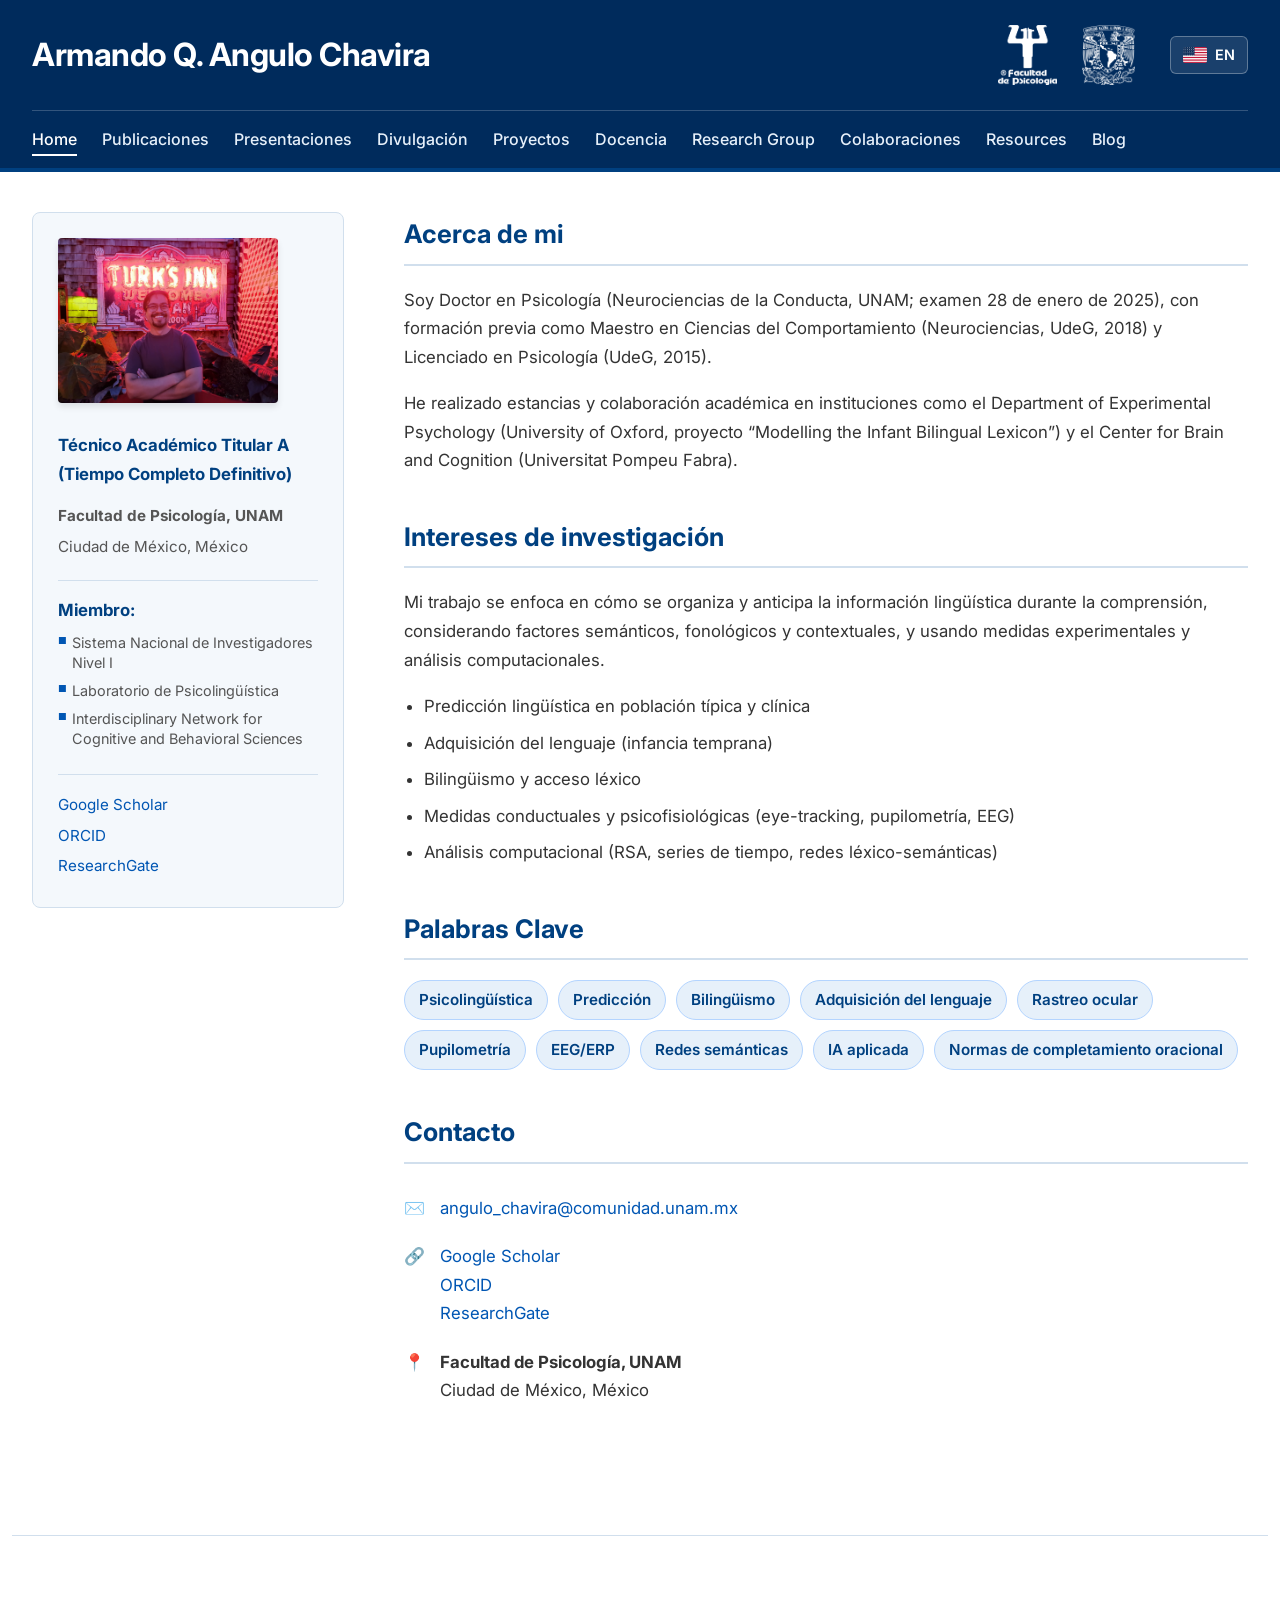
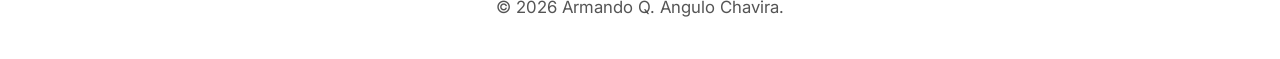
==== commit a186f8ff: "Update" ====
--- a/index.html
+++ b/index.html
@@ -2,595 +2,110 @@
 <html lang="es">
 <head>
   <meta charset="UTF-8" />
-  <title data-i18n="pageTitle">Armando Q. Ángulo-Chavira – Página personal</title>
+  <title>Armando Q. Angulo Chavira</title>
   <meta name="viewport" content="width=device-width, initial-scale=1" />
-  <meta
-    name="description"
-    content="Página académica de Armando Q. Ángulo-Chavira: formación, investigación, docencia, desarrollo y publicaciones."
-    data-i18n-attr="content"
-    data-i18n="pageDesc"
-  />
+  <meta name="description" content="Página académica de Armando Q. Angulo Chavira" />
+  
   <link rel="stylesheet" href="style.css" />
   <link rel="preconnect" href="https://fonts.googleapis.com" />
   <link rel="preconnect" href="https://fonts.gstatic.com" crossorigin />
-  <link
-    href="https://fonts.googleapis.com/css2?family=Inter:wght@300;400;600;700&display=swap"
-    rel="stylesheet"
-  />
+  <link href="https://fonts.googleapis.com/css2?family=Inter:wght@300;400;500;600;700&display=swap" rel="stylesheet" />
 </head>
 
 <body>
-  <!-- Barra superior -->
-  <header class="top-bar">
-    <div class="container top-bar-inner">
-      <div class="brand">
-        <a href="#inicio">A. Q. Ángulo-Chavira</a>
-      </div>
-
-      <nav class="nav">
-        <a href="#about" data-i18n="navAbout">Acerca</a>
-        <a href="#research" data-i18n="navResearch">Investigación</a>
-        <a href="#projects" data-i18n="navProjects">Proyectos</a>
-        <a href="#teaching" data-i18n="navTeaching">Docencia</a>
-        <a href="#publications" data-i18n="navPubs">Publicaciones</a>
-        <a href="#contact" data-i18n="navContact">Contacto</a>
-      </nav>
-
-      <!-- Botón idioma -->
-      <button id="langToggle" class="lang-toggle" type="button" aria-label="Change language">
-        EN
-      </button>
-    </div>
+  <header id="header">
+    <div id="header-placeholder"></div>
   </header>
 
-  <main id="inicio">
-    <!-- Hero -->
-    <section class="hero">
-      <div class="container hero-inner">
-        <div class="hero-photo">
-          <img src="img/logoFacultad.jpg" alt="Foto de Armando Q. Ángulo-Chavira" />
-        </div>
+  <div id="layout-container">
+    
+    <aside id="sidebar">
+      <div id="sidebar-placeholder"></div>
+    </aside>
 
-        <div class="hero-text">
-          <h1>Armando Q. Ángulo-Chavira</h1>
-
-          <h2 data-i18n="heroRole">Doctor en Psicología (Neurociencias de la Conducta)</h2>
-
-          <p class="affiliation">
-            <span data-i18n="heroAff1">Facultad de Psicología</span><br />
-            <span data-i18n="heroAff2">Universidad Nacional Autónoma de México (UNAM)</span><br />
-            <span data-i18n="heroAff3">Ciudad de México, México</span>
-          </p>
-
-          <p class="short-bio" data-i18n="heroBio">
-            Trabajo en psicolingüística y ciencias cognitivas, con experiencia en estudios de predicción lingüística,
-            rastreo ocular, EEG y modelado computacional aplicado al lenguaje.
-          </p>
-
-          <div class="hero-links">
-            <a href="docs/CV_Angulo-Chavira.pdf" class="button" data-i18n="btnCV">CV (PDF)</a>
-            <a class="button button-outline" href="#" aria-disabled="true" data-i18n="btnScholar">Google Scholar</a>
-            <a class="button button-outline" href="#" aria-disabled="true" data-i18n="btnOrcid">ORCID</a>
-          </div>
-
-          <div class="hero-badges" aria-label="Áreas">
-            <span class="badge" data-i18n="badge1">Psicolingüística</span>
-            <span class="badge" data-i18n="badge2">Predicción lingüística</span>
-            <span class="badge" data-i18n="badge3">Rastreo ocular</span>
-            <span class="badge" data-i18n="badge4">EEG</span>
-            <span class="badge" data-i18n="badge5">IA / análisis computacional</span>
-          </div>
-        </div>
-      </div>
-    </section>
-
-    <!-- Acerca -->
-    <section id="about" class="section">
-      <div class="container">
-        <h2 data-i18n="aboutTitle">Acerca de mí</h2>
-
+    <main id="main-content">
+      
+      <section class="content-section">
+        <h3 class="section-title" data-i18n="aboutTitle">Acerca de mi</h3>
         <p data-i18n="aboutP1">
           Soy Doctor en Psicología (Neurociencias de la Conducta, UNAM; examen 28 de enero de 2025),
           con formación previa como Maestro en Ciencias del Comportamiento (Neurociencias, UdeG, 2018)
           y Licenciado en Psicología (UdeG, 2015).
         </p>
-
         <p data-i18n="aboutP2">
           He realizado estancias y colaboración académica en instituciones como el Department of Experimental Psychology
           (University of Oxford, proyecto “Modelling the Infant Bilingual Lexicon”) y el Center for Brain and Cognition
           (Universitat Pompeu Fabra).
         </p>
+      </section>
 
-        <div class="info-grid">
-          <div class="info-card">
-            <h3 data-i18n="aboutInterestsTitle">Intereses</h3>
-            <ul class="clean-list">
-              <li data-i18n="int1">Predicción lingüística en población típica y clínica</li>
-              <li data-i18n="int2">Adquisición del lenguaje (infancia temprana)</li>
-              <li data-i18n="int3">Bilingüismo y acceso léxico</li>
-              <li data-i18n="int4">Medidas conductuales y psicofisiológicas (eye-tracking, pupilometría, EEG)</li>
-              <li data-i18n="int5">Análisis computacional (RSA, series de tiempo, redes léxico-semánticas)</li>
-            </ul>
-          </div>
-
-          <div class="info-card">
-            <h3 data-i18n="aboutMethodsTitle">Herramientas / métodos</h3>
-            <p class="keywords" data-i18n="aboutMethods">
-              Visual World Paradigm, cloze norms, EEG/ERP, representational similarity analysis, eye-tracking,
-              análisis no paramétrico por agrupamientos, WordNet, modelos regresivos.
-            </p>
-          </div>
-        </div>
-      </div>
-    </section>
-
-    <!-- Investigación -->
-    <section id="research" class="section section-alt">
-      <div class="container">
-        <h2 data-i18n="resTitle">Investigación</h2>
-
+      <section class="content-section">
+        <h3 class="section-title" data-i18n="resTitle">Intereses de investigación</h3>
         <p data-i18n="resIntro">
           Mi trabajo se enfoca en cómo se organiza y anticipa la información lingüística durante la comprensión,
           considerando factores semánticos, fonológicos y contextuales, y usando medidas experimentales y análisis
           computacionales.
         </p>
+        <ul class="clean-list">
+          <li data-i18n="int1">Predicción lingüística en población típica y clínica</li>
+          <li data-i18n="int2">Adquisición del lenguaje (infancia temprana)</li>
+          <li data-i18n="int3">Bilingüismo y acceso léxico</li>
+          <li data-i18n="int4">Medidas conductuales y psicofisiológicas (eye-tracking, pupilometría, EEG)</li>
+          <li data-i18n="int5">Análisis computacional (RSA, series de tiempo, redes léxico-semánticas)</li>
+        </ul>
+      </section>
 
-        <div class="grid-2">
-          <div>
-            <h3 data-i18n="resLinesTitle">Líneas principales</h3>
-            <ul>
-              <li data-i18n="resL1">Predicción lingüística (monolingües y bilingües)</li>
-              <li data-i18n="resL2">Desarrollo del léxico y priming en infantes</li>
-              <li data-i18n="resL3">Procesamiento del lenguaje en síndrome de Down</li>
-              <li data-i18n="resL4">Redes léxico-semánticas en envejecimiento y trastornos neurocognitivos</li>
-              <li data-i18n="resL5">EEG/ERP y similitud representacional aplicada al lenguaje</li>
-            </ul>
-          </div>
+      <section class="content-section">
+        <h3 class="section-title" data-i18n="keyTitle">Palabras Clave</h3>
+        <div class="badges-container">
+          <span class="badge" data-i18n="k1">Psicolingüística</span>
+          <span class="badge" data-i18n="k2">Predicción</span>
+          <span class="badge" data-i18n="k3">Bilingüismo</span>
+          <span class="badge" data-i18n="k4">Adquisición del lenguaje</span>
+          <span class="badge" data-i18n="k5">Rastreo ocular</span>
+          <span class="badge" data-i18n="k6">Pupilometría</span>
+          <span class="badge" data-i18n="k7">EEG/ERP</span>
+          <span class="badge" data-i18n="k8">Redes semánticas</span>
+          <span class="badge" data-i18n="k9">IA aplicada</span>
+          <span class="badge" data-i18n="k10">Normas de completamiento oracional</span>
+        </div>
+      </section>
 
-          <div>
-            <h3 data-i18n="resKeywordsTitle">Palabras clave</h3>
-            <p class="keywords" data-i18n="resKeywords">
-              psicolingüística, predicción, bilingüismo, adquisición del lenguaje, rastreo ocular,
-              pupilometría, EEG/ERP, redes semánticas, IA aplicada, normas de completamiento oracional
-            </p>
-          </div>
-        </div>
-      </div>
-    </section>
+      <section class="content-section">
+        <h3 class="section-title" data-i18n="contactTitle">Contacto</h3>
+        <table class="contact-table">
+          <tr>
+            <td class="icon-cell">✉️</td>
+            <td>
+              <a href="mailto:angulo_chavira@comunidad.unam.mx">angulo_chavira@comunidad.unam.mx</a>
+            </td>
+          </tr>
+          
+          <tr>
+            <td class="icon-cell">🔗</td>
+            <td>
+              <a href="https://scholar.google.com/citations?user=4qdTuuMAAAAJ&hl=es&oi=ao" target="_blank">Google Scholar</a><br>
+              <a href="https://orcid.org/0000-0002-6756-6717" target="_blank">ORCID</a><br>
+              <a href="https://www.researchgate.net/profile/Armando-Angulo-Chavira" target="_blank">ResearchGate</a>
+            </td>
+          </tr>
 
-    <!-- Proyectos -->
-    <section id="projects" class="section">
-      <div class="container">
-        <h2 data-i18n="projTitle">Proyectos y desarrollo</h2>
+          <tr>
+            <td class="icon-cell">📍</td>
+            <td>
+              <span data-i18n="affilUni">Facultad de Psicología, UNAM</span><br>
+              <span data-i18n="affilLoc">Ciudad de México, México</span>
+            </td>
+          </tr>
+        </table>
+      </section>
 
-        <div class="info-grid">
-          <div class="info-card">
-            <h3 data-i18n="projPapiitTitle">Proyectos PAPIIT (colaborador)</h3>
-            <ul class="clean-list">
-              <li data-i18n="projP1">IN304825 – Representación del conocimiento conceptual (2025–2027)</li>
-              <li data-i18n="projP2">AG300224 – Predicción lingüística en monolingües y bilingües (2024–2026)</li>
-              <li data-i18n="projP3">IN303221 – Restricción oracional y similitud de palabra en EEG (2021–2023)</li>
-            </ul>
-          </div>
+    </main>
+  </div>
 
-          <div class="info-card">
-            <h3 data-i18n="projSoftTitle">Software / herramientas</h3>
-            <ul class="clean-list">
-              <li data-i18n="soft1">Potenciales relacionados a eventos basados en modelos regresivos (2024)</li>
-              <li data-i18n="soft2">Análisis temporal de generalización (2024)</li>
-              <li data-i18n="soft3">Análisis de similitud representacional (2023)</li>
-              <li data-i18n="soft4">Similitud semántica basada en WordNet (2022)</li>
-              <li data-i18n="soft5">Desarrollo de PsyGaze para análisis de rastreo ocular en línea (2021)</li>
-            </ul>
-          </div>
-        </div>
+  <footer id="footer-placeholder" class="footer"></footer>
 
-        <div class="info-card info-card--wide">
-          <h3 data-i18n="projTechTitle">Tecnología / prototipos</h3>
-          <ul class="clean-list">
-            <li data-i18n="tech1">Plataforma para experimentos en línea (2025) – fase de implementación</li>
-            <li data-i18n="tech2">Cámara con IA (visión egocéntrica) para estudios del desarrollo (2024) – fase de implementación</li>
-            <li data-i18n="tech3">Botonera para respuestas conductuales en experimentos cognitivos – finalizado</li>
-          </ul>
-        </div>
-      </div>
-    </section>
+  <script src="main.js"></script>
 
-    <!-- Docencia -->
-    <section id="teaching" class="section section-alt">
-      <div class="container">
-        <h2 data-i18n="teachTitle">Docencia</h2>
-
-        <p data-i18n="teachIntro">
-          He impartido cursos y talleres extracurriculares orientados a análisis de datos y métodos experimentales
-          en ciencias cognitivas y neurociencias (p. ej., rastreo ocular, EEG, series de tiempo, R y SPSS).
-        </p>
-
-        <div class="grid-2">
-          <div>
-            <h3 data-i18n="teachSelTitle">Cursos / talleres (selección)</h3>
-            <ul>
-              <li data-i18n="teach1">Procesamiento de Señales Biológicas para Estudios de Neurociencias (2019, 36 h)</li>
-              <li data-i18n="teach2">Programación en Matlab para estudios de Neurociencias (2018, 36 h)</li>
-              <li data-i18n="teach3">Estadística aplicada a proyectos de rastreo ocular (2024)</li>
-              <li data-i18n="teach4">Análisis de series de tiempo aplicado a rastreo ocular (2024)</li>
-              <li data-i18n="teach5">Teoría y análisis de electroencefalograma (2022, 32 h)</li>
-              <li data-i18n="teach6">Programación básica en R (2020, 32 h)</li>
-            </ul>
-          </div>
-
-          <div>
-            <h3 data-i18n="teachOtherTitle">Participación formativa</h3>
-            <ul>
-              <li data-i18n="teachO1">Dirección, revisión y sinodalías de tesis (licenciatura/posgrado)</li>
-              <li data-i18n="teachO2">Supervisión de servicio social (desarrollo/implementación de software)</li>
-              <li data-i18n="teachO3">Asesoría metodológica y técnica (incluye software)</li>
-            </ul>
-          </div>
-        </div>
-      </div>
-    </section>
-
-    <!-- Publicaciones -->
-    <section id="publications" class="section">
-      <div class="container">
-        <h2 data-i18n="pubTitle">Publicaciones seleccionadas</h2>
-
-        <p data-i18n="pubIntro">
-          Selección breve (indexadas y recientes). Para la lista completa, puedes enlazar el CV o un Google Scholar.
-        </p>
-
-        <ul class="pub-list">
-          <li>
-            <span class="pub-title">Arias-Trejo, N., Ángulo-Chavira, A. Q., &amp; Plunkett, K. (2025).</span>
-            <span class="pub-rest" data-i18n="pub1">The effects of phonological and semantic similarity on early referent identification. <em>Journal of Experimental Child Psychology</em>.</span>
-          </li>
-          <li>
-            <span class="pub-title">Ángulo-Chavira, A. Q., Castellón-Flores, A. M., &amp; Arias-Trejo, N. (2025).</span>
-            <span class="pub-rest" data-i18n="pub2">Hyper-speed meaning and form predictions: An EEG-based representational similarity analysis. <em>Psychonomic Bulletin &amp; Review</em>.</span>
-          </li>
-          <li>
-            <span class="pub-title">Ángulo-Chavira, A. Q., Castellón-Flores, A. M., &amp; Arias-Trejo, N. (2023).</span>
-            <span class="pub-rest" data-i18n="pub3">Sentence-final completion norms for 2925 Mexican Spanish sentence contexts. <em>Behavior Research Methods</em>.</span>
-          </li>
-          <li>
-            <span class="pub-title">Gillen, N., Ángulo-Chavira, A. Q., &amp; Plunkett, K. (2024).</span>
-            <span class="pub-rest" data-i18n="pub4">Prime saliency in semantic priming with 18-month-olds. <em>Cognition</em>.</span>
-          </li>
-          <li>
-            <span class="pub-title">Ángulo-Chavira, A. Q., et al. (2022).</span>
-            <span class="pub-rest" data-i18n="pub5">Perceptual dissimilarity, cognitive and linguistic skills predict novel word retention… <em>Cognitive Development</em>.</span>
-          </li>
-        </ul>
-      </div>
-    </section>
-
-    <!-- Contacto -->
-    <section id="contact" class="section section-alt">
-      <div class="container">
-        <h2 data-i18n="contactTitle">Contacto</h2>
-
-        <div class="grid-2">
-          <div>
-            <h3 data-i18n="contactInfoTitle">Información</h3>
-            <p>
-              <strong data-i18n="contactEmailLabel">Email:</strong>
-              <a href="mailto:angulo_chavira@comunidad.unam.mx">angulo_chavira@comunidad.unam.mx</a><br />
-              <strong data-i18n="contactInstLabel">Institución:</strong>
-              <span data-i18n="contactInst">Facultad de Psicología, UNAM</span><br />
-              <strong data-i18n="contactLocLabel">Ubicación:</strong>
-              <span data-i18n="contactLoc">Ciudad de México, México</span>
-            </p>
-          </div>
-
-          <div>
-            <h3 data-i18n="contactLinksTitle">Enlaces</h3>
-            <ul class="clean-list">
-              <li><a href="#" data-i18n="linkScholar">Google Scholar</a></li>
-              <li><a href="#" data-i18n="linkOrcid">ORCID</a></li>
-              <li><a href="#" data-i18n="linkRG">ResearchGate</a></li>
-              <li><a href="#" data-i18n="linkLinkedIn">LinkedIn</a></li>
-            </ul>
-          </div>
-        </div>
-      </div>
-    </section>
-  </main>
-
-  <footer class="footer">
-    <div class="container footer-inner">
-      <span>&copy; <span id="year"></span> <span data-i18n="footerName">Armando Q. Ángulo-Chavira</span>.</span>
-      <span class="footer-note">
-        <span data-i18n="footerMade">Sitio creado con</span>
-        <a href="https://pages.github.com/">GitHub Pages</a>.
-      </span>
-    </div>
-  </footer>
-
-  <script>
-    // Año dinámico
-    document.getElementById("year").textContent = new Date().getFullYear();
-
-    // Diccionario i18n (ES/EN)
-    const i18n = {
-      es: {
-        pageTitle: "Armando Q. Ángulo-Chavira – Página personal",
-        pageDesc: "Página académica de Armando Q. Ángulo-Chavira: formación, investigación, docencia, desarrollo y publicaciones.",
-
-        navAbout: "Acerca",
-        navResearch: "Investigación",
-        navProjects: "Proyectos",
-        navTeaching: "Docencia",
-        navPubs: "Publicaciones",
-        navContact: "Contacto",
-
-        heroRole: "Doctor en Psicología (Neurociencias de la Conducta)",
-        heroAff1: "Facultad de Psicología",
-        heroAff2: "Universidad Nacional Autónoma de México (UNAM)",
-        heroAff3: "Ciudad de México, México",
-        heroBio:
-          "Trabajo en psicolingüística y ciencias cognitivas, con experiencia en estudios de predicción lingüística, rastreo ocular, EEG y modelado computacional aplicado al lenguaje.",
-
-        btnCV: "CV (PDF)",
-        btnScholar: "Google Scholar",
-        btnOrcid: "ORCID",
-
-        badge1: "Psicolingüística",
-        badge2: "Predicción lingüística",
-        badge3: "Rastreo ocular",
-        badge4: "EEG",
-        badge5: "IA / análisis computacional",
-
-        aboutTitle: "Acerca de mí",
-        aboutP1:
-          "Soy Doctor en Psicología (Neurociencias de la Conducta, UNAM; examen 28 de enero de 2025), con formación previa como Maestro en Ciencias del Comportamiento (Neurociencias, UdeG, 2018) y Licenciado en Psicología (UdeG, 2015).",
-        aboutP2:
-          "He realizado estancias y colaboración académica en instituciones como el Department of Experimental Psychology (University of Oxford, proyecto “Modelling the Infant Bilingual Lexicon”) y el Center for Brain and Cognition (Universitat Pompeu Fabra).",
-
-        aboutInterestsTitle: "Intereses",
-        int1: "Predicción lingüística en población típica y clínica",
-        int2: "Adquisición del lenguaje (infancia temprana)",
-        int3: "Bilingüismo y acceso léxico",
-        int4: "Medidas conductuales y psicofisiológicas (eye-tracking, pupilometría, EEG)",
-        int5: "Análisis computacional (RSA, series de tiempo, redes léxico-semánticas)",
-
-        aboutMethodsTitle: "Herramientas / métodos",
-        aboutMethods:
-          "Visual World Paradigm, cloze norms, EEG/ERP, representational similarity analysis, eye-tracking, análisis no paramétrico por agrupamientos, WordNet, modelos regresivos.",
-
-        resTitle: "Investigación",
-        resIntro:
-          "Mi trabajo se enfoca en cómo se organiza y anticipa la información lingüística durante la comprensión, considerando factores semánticos, fonológicos y contextuales, y usando medidas experimentales y análisis computacionales.",
-        resLinesTitle: "Líneas principales",
-        resL1: "Predicción lingüística (monolingües y bilingües)",
-        resL2: "Desarrollo del léxico y priming en infantes",
-        resL3: "Procesamiento del lenguaje en síndrome de Down",
-        resL4: "Redes léxico-semánticas en envejecimiento y trastornos neurocognitivos",
-        resL5: "EEG/ERP y similitud representacional aplicada al lenguaje",
-        resKeywordsTitle: "Palabras clave",
-        resKeywords:
-          "psicolingüística, predicción, bilingüismo, adquisición del lenguaje, rastreo ocular, pupilometría, EEG/ERP, redes semánticas, IA aplicada, normas de completamiento oracional",
-
-        projTitle: "Proyectos y desarrollo",
-        projPapiitTitle: "Proyectos PAPIIT (colaborador)",
-        projP1: "IN304825 – Representación del conocimiento conceptual (2025–2027)",
-        projP2: "AG300224 – Predicción lingüística en monolingües y bilingües (2024–2026)",
-        projP3: "IN303221 – Restricción oracional y similitud de palabra en EEG (2021–2023)",
-        projSoftTitle: "Software / herramientas",
-        soft1: "Potenciales relacionados a eventos basados en modelos regresivos (2024)",
-        soft2: "Análisis temporal de generalización (2024)",
-        soft3: "Análisis de similitud representacional (2023)",
-        soft4: "Similitud semántica basada en WordNet (2022)",
-        soft5: "Desarrollo de PsyGaze para análisis de rastreo ocular en línea (2021)",
-        projTechTitle: "Tecnología / prototipos",
-        tech1: "Plataforma para experimentos en línea (2025) – fase de implementación",
-        tech2: "Cámara con IA (visión egocéntrica) para estudios del desarrollo (2024) – fase de implementación",
-        tech3: "Botonera para respuestas conductuales en experimentos cognitivos – finalizado",
-
-        teachTitle: "Docencia",
-        teachIntro:
-          "He impartido cursos y talleres extracurriculares orientados a análisis de datos y métodos experimentales en ciencias cognitivas y neurociencias (p. ej., rastreo ocular, EEG, series de tiempo, R y SPSS).",
-        teachSelTitle: "Cursos / talleres (selección)",
-        teach1: "Procesamiento de Señales Biológicas para Estudios de Neurociencias (2019, 36 h)",
-        teach2: "Programación en Matlab para estudios de Neurociencias (2018, 36 h)",
-        teach3: "Estadística aplicada a proyectos de rastreo ocular (2024)",
-        teach4: "Análisis de series de tiempo aplicado a rastreo ocular (2024)",
-        teach5: "Teoría y análisis de electroencefalograma (2022, 32 h)",
-        teach6: "Programación básica en R (2020, 32 h)",
-        teachOtherTitle: "Participación formativa",
-        teachO1: "Dirección, revisión y sinodalías de tesis (licenciatura/posgrado)",
-        teachO2: "Supervisión de servicio social (desarrollo/implementación de software)",
-        teachO3: "Asesoría metodológica y técnica (incluye software)",
-
-        pubTitle: "Publicaciones seleccionadas",
-        pubIntro:
-          "Selección breve (indexadas y recientes). Para la lista completa, puedes enlazar el CV o un Google Scholar.",
-        // Las publicaciones ya están en inglés (títulos de artículos), lo dejamos igual:
-        pub1: "The effects of phonological and semantic similarity on early referent identification. <em>Journal of Experimental Child Psychology</em>.",
-        pub2: "Hyper-speed meaning and form predictions: An EEG-based representational similarity analysis. <em>Psychonomic Bulletin &amp; Review</em>.",
-        pub3: "Sentence-final completion norms for 2925 Mexican Spanish sentence contexts. <em>Behavior Research Methods</em>.",
-        pub4: "Prime saliency in semantic priming with 18-month-olds. <em>Cognition</em>.",
-        pub5: "Perceptual dissimilarity, cognitive and linguistic skills predict novel word retention… <em>Cognitive Development</em>.",
-
-        contactTitle: "Contacto",
-        contactInfoTitle: "Información",
-        contactEmailLabel: "Email:",
-        contactInstLabel: "Institución:",
-        contactInst: "Facultad de Psicología, UNAM",
-        contactLocLabel: "Ubicación:",
-        contactLoc: "Ciudad de México, México",
-        contactLinksTitle: "Enlaces",
-        linkScholar: "Google Scholar",
-        linkOrcid: "ORCID",
-        linkRG: "ResearchGate",
-        linkLinkedIn: "LinkedIn",
-
-        footerName: "Armando Q. Ángulo-Chavira",
-        footerMade: "Sitio creado con",
-      },
-
-      en: {
-        pageTitle: "Armando Q. Ángulo-Chavira – Personal page",
-        pageDesc: "Academic page of Armando Q. Ángulo-Chavira: background, research, teaching, software, and selected publications.",
-
-        navAbout: "About",
-        navResearch: "Research",
-        navProjects: "Projects",
-        navTeaching: "Teaching",
-        navPubs: "Publications",
-        navContact: "Contact",
-
-        heroRole: "PhD in Psychology (Behavioral Neuroscience)",
-        heroAff1: "Faculty of Psychology",
-        heroAff2: "National Autonomous University of Mexico (UNAM)",
-        heroAff3: "Mexico City, Mexico",
-        heroBio:
-          "I work in psycholinguistics and cognitive science, with experience in linguistic prediction, eye-tracking, EEG, and computational modeling of language.",
-
-        btnCV: "CV (PDF)",
-        btnScholar: "Google Scholar",
-        btnOrcid: "ORCID",
-
-        badge1: "Psycholinguistics",
-        badge2: "Linguistic prediction",
-        badge3: "Eye-tracking",
-        badge4: "EEG",
-        badge5: "AI / computational analysis",
-
-        aboutTitle: "About",
-        aboutP1:
-          "I hold a PhD in Psychology (Behavioral Neuroscience, UNAM; examination January 28, 2025), and previously completed an MSc in Behavioral Sciences (Neuroscience, University of Guadalajara, 2018) and a BA in Psychology (University of Guadalajara, 2015).",
-        aboutP2:
-          "I have conducted research stays and collaborations at institutions such as the Department of Experimental Psychology (University of Oxford; “Modelling the Infant Bilingual Lexicon”) and the Center for Brain and Cognition (Universitat Pompeu Fabra).",
-
-        aboutInterestsTitle: "Interests",
-        int1: "Linguistic prediction in typical and clinical populations",
-        int2: "Language acquisition (early childhood)",
-        int3: "Bilingualism and lexical access",
-        int4: "Behavioral and psychophysiological measures (eye-tracking, pupillometry, EEG)",
-        int5: "Computational analysis (RSA, time series, lexico-semantic networks)",
-
-        aboutMethodsTitle: "Tools / methods",
-        aboutMethods:
-          "Visual World Paradigm, cloze norms, EEG/ERP, representational similarity analysis, eye-tracking, cluster-based nonparametric tests, WordNet, regression-based modeling.",
-
-        resTitle: "Research",
-        resIntro:
-          "My work focuses on how linguistic information is organized and anticipated during comprehension, considering semantic, phonological, and contextual factors, using experimental measures and computational analyses.",
-        resLinesTitle: "Main topics",
-        resL1: "Linguistic prediction (monolingual and bilingual)",
-        resL2: "Lexical development and priming in infants",
-        resL3: "Language processing in Down syndrome",
-        resL4: "Lexico-semantic networks in aging and neurocognitive disorders",
-        resL5: "EEG/ERP and representational similarity approaches to language",
-        resKeywordsTitle: "Keywords",
-        resKeywords:
-          "psycholinguistics, prediction, bilingualism, language acquisition, eye-tracking, pupillometry, EEG/ERP, semantic networks, applied AI, sentence completion norms",
-
-        projTitle: "Projects & software",
-        projPapiitTitle: "PAPIIT projects (collaborator)",
-        projP1: "IN304825 – Representation of conceptual knowledge (2025–2027)",
-        projP2: "AG300224 – Linguistic prediction in monolinguals and bilinguals (2024–2026)",
-        projP3: "IN303221 – Sentence constraint and word similarity in EEG (2021–2023)",
-        projSoftTitle: "Software / tools",
-        soft1: "Regression-based event-related potentials (2024)",
-        soft2: "Temporal generalization analysis (2024)",
-        soft3: "Representational similarity analysis (2023)",
-        soft4: "WordNet-based semantic similarity (2022)",
-        soft5: "PsyGaze for online eye-tracking analysis (2021)",
-        projTechTitle: "Technology / prototypes",
-        tech1: "Online experimentation platform (2025) – implementation stage",
-        tech2: "AI-enabled camera (egocentric vision) for developmental studies (2024) – implementation stage",
-        tech3: "Behavioral response button box for cognitive experiments – completed",
-
-        teachTitle: "Teaching",
-        teachIntro:
-          "I have taught extracurricular courses and workshops focused on data analysis and experimental methods in cognitive science and neuroscience (e.g., eye-tracking, EEG, time series, R and SPSS).",
-        teachSelTitle: "Courses / workshops (selected)",
-        teach1: "Biological Signal Processing for Neuroscience Studies (2019, 36 h)",
-        teach2: "MATLAB Programming for Neuroscience Studies (2018, 36 h)",
-        teach3: "Statistics for eye-tracking projects (2024)",
-        teach4: "Time-series analysis applied to eye-tracking (2024)",
-        teach5: "EEG theory and analysis (2022, 32 h)",
-        teach6: "Basic programming in R (2020, 32 h)",
-        teachOtherTitle: "Training & supervision",
-        teachO1: "Thesis supervision and examination committees (BA/graduate)",
-        teachO2: "Service-learning supervision (software development/implementation)",
-        teachO3: "Methodological and technical advising (including software)",
-
-        pubTitle: "Selected publications",
-        pubIntro:
-          "Short selection (indexed and recent). For the full list, link the CV or Google Scholar.",
-        pub1: "The effects of phonological and semantic similarity on early referent identification. <em>Journal of Experimental Child Psychology</em>.",
-        pub2: "Hyper-speed meaning and form predictions: An EEG-based representational similarity analysis. <em>Psychonomic Bulletin &amp; Review</em>.",
-        pub3: "Sentence-final completion norms for 2925 Mexican Spanish sentence contexts. <em>Behavior Research Methods</em>.",
-        pub4: "Prime saliency in semantic priming with 18-month-olds. <em>Cognition</em>.",
-        pub5: "Perceptual dissimilarity, cognitive and linguistic skills predict novel word retention… <em>Cognitive Development</em>.",
-
-        contactTitle: "Contact",
-        contactInfoTitle: "Info",
-        contactEmailLabel: "Email:",
-        contactInstLabel: "Institution:",
-        contactInst: "Faculty of Psychology, UNAM",
-        contactLocLabel: "Location:",
-        contactLoc: "Mexico City, Mexico",
-        contactLinksTitle: "Links",
-        linkScholar: "Google Scholar",
-        linkOrcid: "ORCID",
-        linkRG: "ResearchGate",
-        linkLinkedIn: "LinkedIn",
-
-        footerName: "Armando Q. Ángulo-Chavira",
-        footerMade: "Site built with",
-      },
-    };
-
-    function setLanguage(lang) {
-      const dict = i18n[lang] || i18n.es;
-
-      // Actualiza atributo lang del documento
-      document.documentElement.lang = lang;
-
-      // Actualiza title del documento (etiqueta <title>)
-      const titleEl = document.querySelector("title[data-i18n]");
-      if (titleEl) titleEl.textContent = dict[titleEl.dataset.i18n] || titleEl.textContent;
-
-      // Actualiza meta description
-      const metaDesc = document.querySelector('meta[name="description"][data-i18n]');
-      if (metaDesc) metaDesc.setAttribute("content", dict[metaDesc.dataset.i18n] || metaDesc.getAttribute("content"));
-
-      // Actualiza todos los nodos con data-i18n (innerHTML para permitir <em> en pubs)
-      document.querySelectorAll("[data-i18n]").forEach((el) => {
-        // ya manejamos title y meta arriba
-        if (el.tagName === "TITLE") return;
-        if (el.tagName === "META") return;
-
-        const key = el.dataset.i18n;
-        if (!key) return;
-        if (dict[key] != null) el.innerHTML = dict[key];
-      });
-
-      // Toggle text
-      const toggle = document.getElementById("langToggle");
-      toggle.textContent = lang === "es" ? "EN" : "ES";
-      toggle.setAttribute("aria-label", lang === "es" ? "Change language to English" : "Cambiar idioma a Español");
-
-      // Persistencia
-      localStorage.setItem("site_lang", lang);
-    }
-
-    // Init: toma preferencia guardada o detecta navegador
-    (function initLang() {
-      const saved = localStorage.getItem("site_lang");
-      const browser = (navigator.language || "es").toLowerCase().startsWith("en") ? "en" : "es";
-      setLanguage(saved || browser);
-
-      document.getElementById("langToggle").addEventListener("click", () => {
-        const current = document.documentElement.lang || "es";
-        setLanguage(current === "es" ? "en" : "es");
-      });
-    })();
-  </script>
 </body>
-</html>
-
+</html>
--- a/style.css
+++ b/style.css
@@ -1,350 +1,386 @@
-/* style.css */
-/* Fuente base y estilos globales */
-*,
-*::before,
-*::after {
-  box-sizing: border-box;
+/* =========================================
+   VARIABLES Y CONFIGURACIÓN BASE
+   ========================================= */
+:root {
+  /* Paleta de azules */
+  --header-bg: #002b5c;      /* Azul marino oscuro para encabezado */
+  --blue-title: #004080;     /* Azul brillante para títulos */
+  --blue-link: #0056b3;      /* Azul clásico para enlaces */
+  --sidebar-bg: #f4f8fc;     /* Azul MUY clarito para el fondo lateral */
+  
+  --text-main: #333333;
+  --text-muted: #555555;
+  --bg-color: #ffffff;
+  --border-color: #d1dfed;   /* Gris azulado para bordes */
 }
 
 body {
   margin: 0;
-  font-family: "Inter", system-ui, -apple-system, BlinkMacSystemFont, "Segoe UI",
-    sans-serif;
+  font-family: 'Inter', Arial, sans-serif;
+  background-color: var(--bg-color);
+  color: var(--text-main);
+  line-height: 1.7;
+  font-size: 16px;
+}
+
+a {
+  color: var(--blue-link);
+  text-decoration: none;
+}
+
+a:hover {
+  text-decoration: underline;
+  color: #003d82;
+}
+
+/* =========================================
+   TABLA DE PUBLICACIONES
+   ========================================= */
+.publications-table {
+  width: 100%;
+  border-collapse: collapse;
+  margin-top: 10px;
+}
+
+.publications-table td {
+  padding: 15px 15px 15px 0;
+  vertical-align: top;
+  border: none; /* Sin bordes, como pediste */
+  font-size: 1.05rem;
   line-height: 1.6;
-  color: #222;
-  background-color: #f5f5f5;
-}
-
-img {
-  max-width: 100%;
-  display: block;
-}
-
-/* Contenedor centrado */
-.container {
+}
+
+/* Columna del año */
+.pub-year {
+  width: 70px; /* Ancho fijo para alinear todas las citas */
+  font-weight: 700;
+  color: var(--blue-title);
+}
+
+/* Columna de la cita */
+.pub-ref {
+  color: var(--text-main);
+}
+
+/* Títulos de revistas en cursiva automática si usas la etiqueta <em> */
+.pub-ref em {
+  color: var(--text-main);
+}
+
+/* =========================================
+   BADGES (PALABRAS CLAVE)
+   ========================================= */
+.badges-container {
+  display: flex;
+  flex-wrap: wrap;
+  gap: 10px;
+  margin-top: 10px;
+}
+
+.badge {
+  background-color: #e6f0fa; /* Fondo azul claro */
+  color: var(--blue-title);  /* Texto azul oscuro */
+  padding: 6px 14px;
+  border-radius: 20px;       /* Bordes redondeados tipo píldora */
+  font-size: 0.95rem;
+  font-weight: 600;
+  border: 1px solid #b3d4ff; /* Borde sutil azul */
+  transition: all 0.2s ease;
+  cursor: default;
+}
+
+.badge:hover {
+  background-color: var(--blue-title);
+  color: #ffffff;
+  transform: translateY(-2px); /* Se levanta un poquito al pasar el ratón */
+  box-shadow: 0 4px 8px rgba(0, 64, 128, 0.2);
+}
+
+/* =========================================
+   ENCABEZADO Y NAVEGACIÓN
+   ========================================= */
+#header {
+  background-color: var(--header-bg); /* Fondo azul */
+  color: #ffffff;
+  border-bottom: 4px solid var(--blue-title);
+  margin-bottom: 40px;
+}
+
+/* Ancho dinámico para abarcar toda la pantalla (95%) */
+.header-inner {
+  width: 95%;
+  max-width: 1600px;
+  margin: 0 auto;
+  padding: 20px 0 0 0;
+}
+
+.header-top {
+  display: flex;
+  justify-content: space-between;
+  align-items: center; /* Centrado vertical */
+  margin-bottom: 20px;
+}
+
+.logo a {
+  font-size: 2rem;
+  font-weight: 700;
+  color: #ffffff; /* Letras blancas sobre azul */
+  text-decoration: none;
+  letter-spacing: -0.5px;
+}
+
+.logo-sub {
+  margin: 0;
+  color: #b3d4ff; /* Azul clarito para el subtítulo */
+  font-size: 1.05rem;
+}
+
+/* Logos de instituciones */
+.header-logos {
+  display: flex;
+  gap: 15px;
+  align-items: center;
+  margin-left: auto;
+  margin-right: 30px; /* Separación del botón de idioma */
+}
+
+.inst-logo {
+  height: 60px; /* Un poco más grandes */
+  width: auto;
+  object-fit: contain;
+  background: transparent;
+  padding: 5px;
+  border-radius: 4px;
+}
+
+/* Botón de idioma (como enlace) con imagen */
+.lang-toggle {
+  background: rgba(255, 255, 255, 0.1);
+  border: 1px solid rgba(255, 255, 255, 0.3);
+  padding: 6px 12px;
+  border-radius: 6px;
+  display: flex;
+  align-items: center;
+  gap: 8px;
+  color: #ffffff;
+  font-weight: 600;
+  font-size: 0.9rem;
+  transition: background 0.2s;
+}
+
+.lang-toggle:hover {
+  background: rgba(255, 255, 255, 0.25);
+  text-decoration: none;
+  color: #ffffff;
+}
+
+.lang-img {
+  width: 24px;
+  height: 16px;
+  object-fit: cover;
+  border-radius: 2px;
+}
+
+/* Menú de navegación */
+.nav-menu ul {
+  list-style: none;
+  margin: 0;
+  padding: 0;
+  display: flex;
+  flex-wrap: wrap;
+  gap: 25px;
+  border-top: 1px solid rgba(255, 255, 255, 0.2);
+  padding-top: 15px;
+  padding-bottom: 15px;
+}
+
+.nav-menu a {
+  color: #e6f0fa;
+  font-weight: 500;
+  font-size: 1rem;
+  padding-bottom: 5px;
+}
+
+.nav-menu a:hover, .nav-menu a.active {
+  color: #ffffff;
+  text-decoration: none;
+  border-bottom: 2px solid #ffffff;
+}
+
+/* =========================================
+   LAYOUT PRINCIPAL
+   ========================================= */
+/* Abarca el 95% de la página */
+#layout-container {
+  width: 95%;
+  max-width: 1600px;
+  margin: 0 auto;
+  padding: 0;
+  display: flex;
+  gap: 60px;
+  align-items: flex-start;
+}
+
+/* --- SIDEBAR --- */
+#sidebar {
+  flex: 0 0 260px;
+  background-color: var(--sidebar-bg);
+  padding: 25px;
+  border-radius: 8px;
+  border: 1px solid var(--border-color);
+}
+
+.profile-pic {
   width: 100%;
-  max-width: 1080px;
-  margin: 0 auto;
-  padding: 0 1.5rem;
-}
-
-/* Barra superior */
-.top-bar {
-  position: sticky;
-  top: 0;
-  z-index: 100;
-  background-color: #ffffff;
-  border-bottom: 1px solid #e0e0e0;
-}
-
-.top-bar-inner {
-  display: flex;
-  align-items: center;
-  justify-content: space-between;
-  height: 64px;
-}
-
-.brand a {
-  text-decoration: none;
+  max-width: 220px;
+  height: auto;
+  border-radius: 4px;
+  margin-bottom: 20px;
+  box-shadow: 0 4px 6px rgba(0,0,0,0.1);
+}
+
+#sidebar .role {
   font-weight: 700;
-  font-size: 1.2rem;
-  color: #1b4f72;
-}
-
-.nav a {
-  margin-left: 1.5rem;
-  text-decoration: none;
+  margin-bottom: 15px;
+  margin-top: 0;
+  color: var(--blue-title);
+}
+
+#sidebar .affiliation p {
+  margin: 5px 0;
   font-size: 0.95rem;
-  color: #444;
-}
-
-.nav a:hover {
-  color: #1b4f72;
-}
-
-/* Hero */
-.hero {
-  background-color: #ffffff;
-  padding: 2.5rem 0 2rem;
-  border-bottom: 1px solid #e0e0e0;
-}
-
-.hero-inner {
-  display: flex;
-  gap: 2rem;
-  align-items: center;
-}
-
-.hero-photo {
-  flex: 0 0 210px;
-}
-
-.hero-photo img {
-  border-radius: 10px;
-  object-fit: cover;
-  border: 1px solid #e6e6e6;
-}
-
-.hero-text {
+  color: var(--text-muted);
+}
+
+.sidebar-links {
+  margin-top: 25px;
+  font-size: 0.95rem;
+  line-height: 2;
+  border-top: 1px solid var(--border-color);
+  padding-top: 15px;
+}
+
+/* --- MEMBRESÍAS EN LA BARRA LATERAL --- */
+.memberships {
+  margin-top: 20px;
+  padding-top: 15px;
+  border-top: 1px solid var(--border-color);
+  font-size: 0.9rem;
+  color: var(--text-muted);
+}
+
+.memberships p {
+  margin: 0 0 8px 0;
+  color: var(--blue-title);
+}
+
+.memberships ul {
+  list-style: none;
+  padding: 0;
+  margin: 0;
+}
+
+.memberships li {
+  margin-bottom: 8px;
+  line-height: 1.4;
+  position: relative;
+  padding-left: 14px;
+}
+
+/* Viñeta azul personalizada */
+.memberships li::before {
+  content: "■";
+  color: var(--blue-link);
+  position: absolute;
+  left: 0;
+  top: 1px;
+  font-size: 0.6rem;
+}
+
+/* --- CONTENIDO PRINCIPAL --- */
+#main-content {
   flex: 1;
-}
-
-.hero-text h1 {
-  margin: 0 0 0.25rem;
-  font-size: 1.9rem;
-}
-
-.hero-text h2 {
-  margin: 0 0 0.75rem;
-  font-size: 1.2rem;
-  font-weight: 500;
-  color: #555;
-}
-
-.affiliation {
-  margin: 0 0 0.75rem;
-  font-size: 0.95rem;
-  color: #555;
-}
-
-.short-bio {
-  font-size: 0.98rem;
-  margin-bottom: 1rem;
-}
-
-.hero-links {
-  display: flex;
-  flex-wrap: wrap;
-  gap: 0.75rem;
-  margin-bottom: 0.9rem;
-}
-
-/* Badges */
-.hero-badges {
-  display: flex;
-  flex-wrap: wrap;
-  gap: 0.5rem;
-}
-
-.badge {
-  display: inline-block;
-  font-size: 0.82rem;
-  padding: 0.25rem 0.65rem;
-  border-radius: 999px;
-  background: #eef4f8;
-  border: 1px solid #d7e6f2;
-  color: #1b4f72;
-}
-
-/* Botones */
-.button {
-  display: inline-block;
-  padding: 0.5rem 1.2rem;
-  border-radius: 999px;
-  border: 1px solid #1b4f72;
-  background-color: #1b4f72;
-  color: #ffffff;
+  padding-bottom: 40px;
+}
+
+.content-section {
+  margin-bottom: 40px;
+}
+
+.section-title {
+  font-size: 1.6rem;
+  color: var(--blue-title); /* Títulos en azul */
+  border-bottom: 2px solid var(--border-color);
+  padding-bottom: 8px;
+  margin-top: 0;
+  margin-bottom: 20px;
+}
+
+p {
+  margin-bottom: 18px;
+  font-size: 1.05rem;
+}
+
+.clean-list {
+  padding-left: 20px;
+  margin-bottom: 20px;
+  font-size: 1.05rem;
+}
+
+.clean-list li {
+  margin-bottom: 8px;
+}
+
+/* Tabla de contacto limpia */
+.contact-table {
+  border-collapse: collapse;
+}
+
+.contact-table td {
+  padding: 10px 15px 10px 0;
+  vertical-align: top;
+  font-size: 1.05rem;
+}
+
+.icon-cell {
+  font-size: 1.4rem;
+}
+
+/* =========================================
+   FOOTER
+   ========================================= */
+.footer {
+  text-align: center;
+  padding: 40px 20px 20px;
+  color: var(--text-muted);
   font-size: 0.9rem;
-  text-decoration: none;
-}
-
-.button:hover {
-  opacity: 0.92;
-}
-
-.button-outline {
-  background-color: transparent;
-  color: #1b4f72;
-}
-
-/* Secciones genéricas */
-.section {
-  padding: 2.5rem 0;
-  background-color: #ffffff;
-}
-
-.section-alt {
-  background-color: #f0f4f8;
-}
-
-.section h2 {
-  margin-top: 0;
-  margin-bottom: 1rem;
-  font-size: 1.5rem;
-  border-bottom: 2px solid #1b4f72;
-  display: inline-block;
-  padding-bottom: 0.2rem;
-}
-
-.section p {
-  margin-bottom: 1rem;
-  font-size: 0.98rem;
-}
-
-/* Grillas */
-.grid-2 {
-  display: grid;
-  gap: 1.75rem;
-  grid-template-columns: repeat(2, minmax(0, 1fr));
-  margin-top: 1.25rem;
-}
-
-/* Tarjetas informativas */
-.info-grid {
-  display: grid;
-  gap: 1.25rem;
-  grid-template-columns: repeat(2, minmax(0, 1fr));
-  margin-top: 1.25rem;
-}
-
-.info-card {
-  background: #ffffff;
-  border: 1px solid #e3e3e3;
-  border-radius: 14px;
-  padding: 1rem 1.05rem;
-  box-shadow: 0 10px 30px rgba(0,0,0,0.04);
-}
-
-.section-alt .info-card {
-  background: #f8fbfe;
-}
-
-.info-card h3 {
-  margin: 0 0 0.6rem;
-  font-size: 1.05rem;
-}
-
-.info-card--wide {
-  margin-top: 1.25rem;
-}
-
-.clean-list {
-  list-style: none;
-  padding-left: 0;
-  margin: 0;
-}
-
-.clean-list li {
-  margin-bottom: 0.45rem;
-}
-
-.muted {
-  color: #667;
-  font-size: 0.9rem;
-  margin-top: 0.65rem;
-}
-
-/* Publicaciones */
-.pub-list {
-  list-style: none;
-  padding-left: 0;
-  margin: 1rem 0;
-}
-
-.pub-list li {
-  margin-bottom: 0.9rem;
-  font-size: 0.96rem;
-}
-
-.pub-title {
-  font-weight: 600;
-}
-
-.pub-rest {
-  display: inline;
-}
-
-.keywords {
-  font-size: 0.95rem;
-  font-style: italic;
-  color: #444;
-}
-
-/* Footer */
-.footer {
-  border-top: 1px solid #dddddd;
-  background-color: #ffffff;
-  padding: 1rem 0;
-  font-size: 0.85rem;
-  color: #555;
-}
-
-.footer-inner {
-  display: flex;
-  justify-content: space-between;
-  align-items: center;
-  flex-wrap: wrap;
-  gap: 0.5rem;
-}
-
-.footer a {
-  color: #1b4f72;
-  text-decoration: none;
-}
-
-/* Responsivo */
+  border-top: 1px solid var(--border-color);
+  width: 95%;
+  max-width: 1600px;
+  margin: 40px auto 0;
+}
+
+/* =========================================
+   RESPONSIVO (MÓVILES Y TABLETS)
+   ========================================= */
 @media (max-width: 900px) {
-  .info-grid {
-    grid-template-columns: 1fr;
+  #layout-container {
+    flex-direction: column;
+    gap: 30px;
   }
-}
-
-@media (max-width: 768px) {
-  .top-bar-inner {
+  
+  #sidebar {
+    width: auto;
+    flex: none;
+  }
+
+  .header-top {
     flex-direction: column;
     align-items: flex-start;
-    justify-content: center;
-    height: auto;
-    padding: 0.5rem 0;
+    gap: 20px;
   }
 
-  .nav {
-    margin-top: 0.25rem;
-    display: flex;
-    flex-wrap: wrap;
-    gap: 0.35rem 0.75rem;
+  .header-logos {
+    margin-left: 0;
   }
-
-  .nav a {
-    margin-left: 0;
-    margin-right: 0;
-  }
-
-  .hero-inner {
-    flex-direction: column;
-    align-items: flex-start;
-  }
-
-  .hero-photo {
-    width: 160px;
-  }
-
-  .grid-2 {
-    grid-template-columns: 1fr;
-  }
-
-/* Botón de idioma (ES/EN) */
-.lang-toggle {
-  border: 1px solid #e0e0e0;
-  background: #ffffff;
-  color: #1b4f72;
-  font-weight: 600;
-  border-radius: 999px;
-  padding: 0.4rem 0.75rem;
-  cursor: pointer;
-  transition: opacity 0.15s ease;
-}
-
-.lang-toggle:hover {
-  opacity: 0.9;
-}
-
-/* En móvil, que no se desacomode */
-@media (max-width: 768px) {
-  .lang-toggle {
-    margin-top: 0.5rem;
-  }
-}
-
-
-}
+}
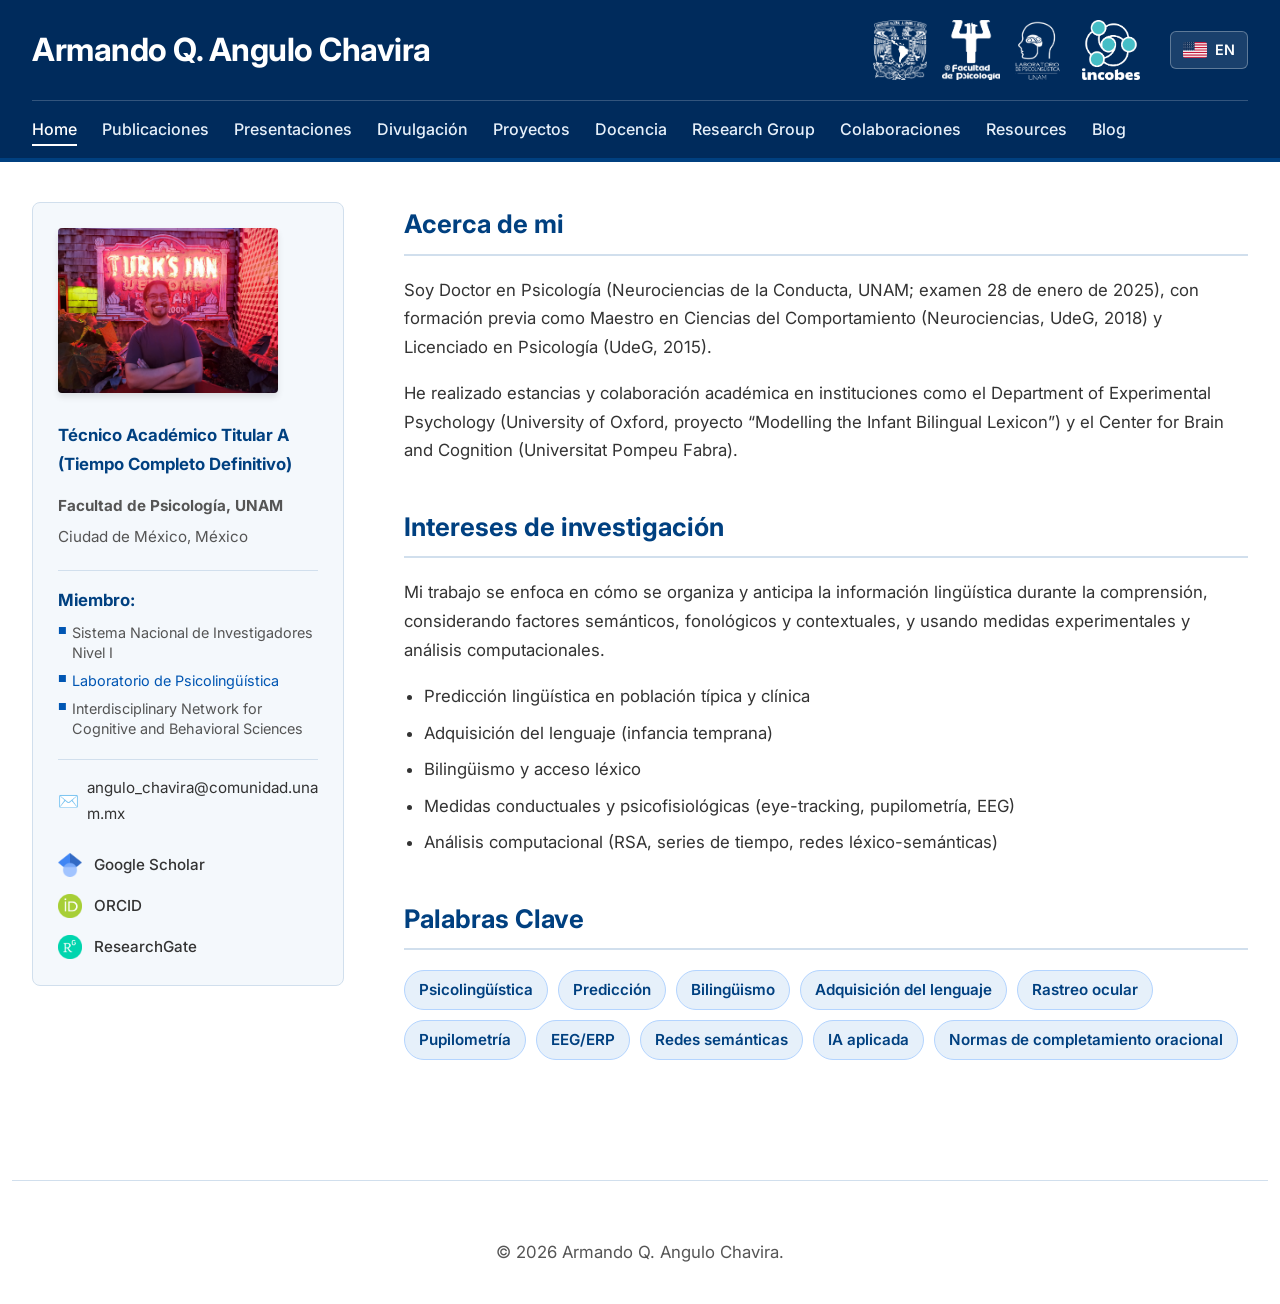
==== commit b6d1c462: "Update" ====
--- a/index.html
+++ b/index.html
@@ -71,35 +71,6 @@
         </div>
       </section>
 
-      <section class="content-section">
-        <h3 class="section-title" data-i18n="contactTitle">Contacto</h3>
-        <table class="contact-table">
-          <tr>
-            <td class="icon-cell">✉️</td>
-            <td>
-              <a href="mailto:angulo_chavira@comunidad.unam.mx">angulo_chavira@comunidad.unam.mx</a>
-            </td>
-          </tr>
-          
-          <tr>
-            <td class="icon-cell">🔗</td>
-            <td>
-              <a href="https://scholar.google.com/citations?user=4qdTuuMAAAAJ&hl=es&oi=ao" target="_blank">Google Scholar</a><br>
-              <a href="https://orcid.org/0000-0002-6756-6717" target="_blank">ORCID</a><br>
-              <a href="https://www.researchgate.net/profile/Armando-Angulo-Chavira" target="_blank">ResearchGate</a>
-            </td>
-          </tr>
-
-          <tr>
-            <td class="icon-cell">📍</td>
-            <td>
-              <span data-i18n="affilUni">Facultad de Psicología, UNAM</span><br>
-              <span data-i18n="affilLoc">Ciudad de México, México</span>
-            </td>
-          </tr>
-        </table>
-      </section>
-
     </main>
   </div>
 
--- a/style.css
+++ b/style.css
@@ -1,17 +1,16 @@
 /* =========================================
-   VARIABLES Y CONFIGURACIÓN BASE
+   1. VARIABLES Y CONFIGURACIÓN BASE
    ========================================= */
 :root {
-  /* Paleta de azules */
-  --header-bg: #002b5c;      /* Azul marino oscuro para encabezado */
-  --blue-title: #004080;     /* Azul brillante para títulos */
-  --blue-link: #0056b3;      /* Azul clásico para enlaces */
-  --sidebar-bg: #f4f8fc;     /* Azul MUY clarito para el fondo lateral */
+  --header-bg: #002b5c;      
+  --blue-title: #004080;     
+  --blue-link: #0056b3;      
+  --sidebar-bg: #f4f8fc;     
   
   --text-main: #333333;
   --text-muted: #555555;
   --bg-color: #ffffff;
-  --border-color: #d1dfed;   /* Gris azulado para bordes */
+  --border-color: #d1dfed;   
 }
 
 body {
@@ -34,79 +33,15 @@
 }
 
 /* =========================================
-   TABLA DE PUBLICACIONES
-   ========================================= */
-.publications-table {
-  width: 100%;
-  border-collapse: collapse;
-  margin-top: 10px;
-}
-
-.publications-table td {
-  padding: 15px 15px 15px 0;
-  vertical-align: top;
-  border: none; /* Sin bordes, como pediste */
-  font-size: 1.05rem;
-  line-height: 1.6;
-}
-
-/* Columna del año */
-.pub-year {
-  width: 70px; /* Ancho fijo para alinear todas las citas */
-  font-weight: 700;
-  color: var(--blue-title);
-}
-
-/* Columna de la cita */
-.pub-ref {
-  color: var(--text-main);
-}
-
-/* Títulos de revistas en cursiva automática si usas la etiqueta <em> */
-.pub-ref em {
-  color: var(--text-main);
-}
-
-/* =========================================
-   BADGES (PALABRAS CLAVE)
-   ========================================= */
-.badges-container {
-  display: flex;
-  flex-wrap: wrap;
-  gap: 10px;
-  margin-top: 10px;
-}
-
-.badge {
-  background-color: #e6f0fa; /* Fondo azul claro */
-  color: var(--blue-title);  /* Texto azul oscuro */
-  padding: 6px 14px;
-  border-radius: 20px;       /* Bordes redondeados tipo píldora */
-  font-size: 0.95rem;
-  font-weight: 600;
-  border: 1px solid #b3d4ff; /* Borde sutil azul */
-  transition: all 0.2s ease;
-  cursor: default;
-}
-
-.badge:hover {
-  background-color: var(--blue-title);
-  color: #ffffff;
-  transform: translateY(-2px); /* Se levanta un poquito al pasar el ratón */
-  box-shadow: 0 4px 8px rgba(0, 64, 128, 0.2);
-}
-
-/* =========================================
-   ENCABEZADO Y NAVEGACIÓN
+   2. ENCABEZADO Y NAVEGACIÓN
    ========================================= */
 #header {
-  background-color: var(--header-bg); /* Fondo azul */
+  background-color: var(--header-bg); 
   color: #ffffff;
   border-bottom: 4px solid var(--blue-title);
   margin-bottom: 40px;
 }
 
-/* Ancho dinámico para abarcar toda la pantalla (95%) */
 .header-inner {
   width: 95%;
   max-width: 1600px;
@@ -117,43 +52,33 @@
 .header-top {
   display: flex;
   justify-content: space-between;
-  align-items: center; /* Centrado vertical */
+  align-items: center; 
   margin-bottom: 20px;
 }
 
 .logo a {
   font-size: 2rem;
   font-weight: 700;
-  color: #ffffff; /* Letras blancas sobre azul */
+  color: #ffffff; 
   text-decoration: none;
   letter-spacing: -0.5px;
 }
 
-.logo-sub {
-  margin: 0;
-  color: #b3d4ff; /* Azul clarito para el subtítulo */
-  font-size: 1.05rem;
-}
-
-/* Logos de instituciones */
 .header-logos {
   display: flex;
   gap: 15px;
   align-items: center;
   margin-left: auto;
-  margin-right: 30px; /* Separación del botón de idioma */
+  margin-right: 30px; 
 }
 
 .inst-logo {
-  height: 60px; /* Un poco más grandes */
+  height: 60px;
   width: auto;
   object-fit: contain;
   background: transparent;
-  padding: 5px;
-  border-radius: 4px;
-}
-
-/* Botón de idioma (como enlace) con imagen */
+}
+
 .lang-toggle {
   background: rgba(255, 255, 255, 0.1);
   border: 1px solid rgba(255, 255, 255, 0.3);
@@ -181,7 +106,6 @@
   border-radius: 2px;
 }
 
-/* Menú de navegación */
 .nav-menu ul {
   list-style: none;
   margin: 0;
@@ -208,9 +132,8 @@
 }
 
 /* =========================================
-   LAYOUT PRINCIPAL
-   ========================================= */
-/* Abarca el 95% de la página */
+   3. LAYOUT PRINCIPAL
+   ========================================= */
 #layout-container {
   width: 95%;
   max-width: 1600px;
@@ -221,7 +144,9 @@
   align-items: flex-start;
 }
 
-/* --- SIDEBAR --- */
+/* =========================================
+   4. BARRA LATERAL (SIDEBAR)
+   ========================================= */
 #sidebar {
   flex: 0 0 260px;
   background-color: var(--sidebar-bg);
@@ -260,7 +185,65 @@
   padding-top: 15px;
 }
 
-/* --- MEMBRESÍAS EN LA BARRA LATERAL --- */
+.sidebar-contact {
+  margin-top: 20px;
+  padding-top: 15px;
+  border-top: 1px solid var(--border-color);
+  font-size: 0.9rem;
+}
+
+.sidebar-contact p {
+  margin: 0;
+  display: flex;
+  align-items: center;
+  gap: 8px;
+}
+
+.sidebar-contact a {
+  color: var(--text-main);
+  word-break: break-all; /* CRUCIAL: Evita que un correo largo rompa la barra lateral */
+  font-size: 0.95rem;
+}
+
+.sidebar-contact a:hover {
+  color: var(--blue-link);
+}
+
+/* Formato de los logos académicos */
+.sidebar-socials {
+  margin-top: 25px;
+  display: flex;
+  flex-direction: column; /* Los acomoda en lista vertical */
+  gap: 15px; /* Espacio entre cada red social */
+}
+
+.sidebar-socials a {
+  display: flex;
+  align-items: center; /* Centra el logo con el texto */
+  gap: 12px; /* Espacio entre el logo y el texto */
+  color: var(--text-main);
+  font-weight: 500;
+  font-size: 0.95rem;
+  transition: all 0.2s ease;
+}
+
+.sidebar-socials a:hover {
+  color: var(--blue-link);
+  text-decoration: none;
+  transform: translateX(5px); /* Pequeño efecto: se mueve a la derecha al hacer hover */
+}
+
+.social-icon {
+  width: 24px;  /* Tamaño más pequeño porque van al lado del texto */
+  height: 24px;
+  object-fit: contain;
+}
+
+.social-icon:hover {
+  transform: translateY(-3px); /* Efecto de saltito al pasar el ratón */
+  filter: grayscale(0%); /* Opcional: Regresa el color al pasar el ratón */
+}
+
 .memberships {
   margin-top: 20px;
   padding-top: 15px;
@@ -287,7 +270,6 @@
   padding-left: 14px;
 }
 
-/* Viñeta azul personalizada */
 .memberships li::before {
   content: "■";
   color: var(--blue-link);
@@ -297,7 +279,9 @@
   font-size: 0.6rem;
 }
 
-/* --- CONTENIDO PRINCIPAL --- */
+/* =========================================
+   5. CONTENIDO PRINCIPAL
+   ========================================= */
 #main-content {
   flex: 1;
   padding-bottom: 40px;
@@ -309,7 +293,7 @@
 
 .section-title {
   font-size: 1.6rem;
-  color: var(--blue-title); /* Títulos en azul */
+  color: var(--blue-title); 
   border-bottom: 2px solid var(--border-color);
   padding-bottom: 8px;
   margin-top: 0;
@@ -331,7 +315,52 @@
   margin-bottom: 8px;
 }
 
-/* Tabla de contacto limpia */
+.subsection-title {
+  font-size: 1.2rem;
+  color: var(--blue-title);
+  margin-top: 40px;
+  margin-bottom: 10px;
+  border-bottom: 1px solid var(--border-color); /* Opcional: una línea más delgada */
+  padding-bottom: 5px;
+}
+
+/* Quitamos el margen superior si es el primer elemento de la sección */
+.section-title + .subsection-title {
+  margin-top: 20px;
+}
+
+/* =========================================
+   6. BADGES (PALABRAS CLAVE)
+   ========================================= */
+.badges-container {
+  display: flex;
+  flex-wrap: wrap;
+  gap: 10px;
+  margin-top: 10px;
+}
+
+.badge {
+  background-color: #e6f0fa; 
+  color: var(--blue-title);  
+  padding: 6px 14px;
+  border-radius: 20px;       
+  font-size: 0.95rem;
+  font-weight: 600;
+  border: 1px solid #b3d4ff; 
+  transition: all 0.2s ease;
+  cursor: default;
+}
+
+.badge:hover {
+  background-color: var(--blue-title);
+  color: #ffffff;
+  transform: translateY(-2px);
+  box-shadow: 0 4px 8px rgba(0, 64, 128, 0.2);
+}
+
+/* =========================================
+   7. TABLA DE CONTACTO
+   ========================================= */
 .contact-table {
   border-collapse: collapse;
 }
@@ -347,7 +376,104 @@
 }
 
 /* =========================================
-   FOOTER
+   8. TABLAS DE PUBLICACIONES Y PRESENTACIONES
+   ========================================= */
+.publications-table {
+  width: 100%;
+  border-collapse: collapse;
+  margin-top: 10px;
+}
+
+.publications-table td {
+  padding: 15px 15px 15px 0;
+  vertical-align: top;
+  border: none; 
+  font-size: 1.05rem;
+  line-height: 1.6;
+}
+
+.pub-year {
+  width: 70px;
+  font-weight: 700;
+  color: var(--blue-title);
+}
+
+.pub-ref {
+  color: var(--text-main);
+}
+
+.pub-ref em {
+  color: var(--text-main);
+}
+
+/* =========================================
+   9. DISEÑO DE GRUPO DE INVESTIGACIÓN (GROUP.HTML)
+   ========================================= */
+.group-members-list {
+  display: flex;
+  flex-direction: column;
+  margin-top: 30px;
+}
+
+.group-member-row {
+  display: flex;
+  flex-direction: row; 
+  gap: 30px; 
+  align-items: flex-start; 
+  width: 100%;
+  box-sizing: border-box; 
+  border-bottom: 1px solid var(--border-color); /* Línea gris de separación */
+  padding-bottom: 40px; 
+  margin-bottom: 40px;
+}
+
+/* El último miembro no lleva la línea gris debajo */
+.group-member-row:last-child {
+  border-bottom: none;
+  padding-bottom: 0;
+  margin-bottom: 0;
+}
+
+.group-member-text {
+  flex: 1;
+  min-width: 0; 
+}
+
+.group-member-text h4 {
+  margin-top: 0;
+  color: var(--blue-title);
+  font-size: 1.3rem;
+  margin-bottom: 10px;
+}
+
+.member-details {
+  list-style: none;
+  padding: 0;
+  margin: 0;
+  font-size: 1rem;
+}
+
+.member-details li {
+  margin-bottom: 8px;
+  line-height: 1.6;
+}
+
+.group-member-image {
+  flex: 0 0 160px; 
+  max-width: 160px; 
+}
+
+.profile-placeholder {
+  width: 100%;
+  height: auto;
+  display: block; 
+  border-radius: 6px; 
+  box-shadow: 0 4px 6px rgba(0,0,0,0.15); 
+  object-fit: cover; 
+}
+
+/* =========================================
+   10. FOOTER
    ========================================= */
 .footer {
   text-align: center;
@@ -361,7 +487,7 @@
 }
 
 /* =========================================
-   RESPONSIVO (MÓVILES Y TABLETS)
+   11. RESPONSIVO (MÓVILES Y TABLETS)
    ========================================= */
 @media (max-width: 900px) {
   #layout-container {
@@ -383,4 +509,22 @@
   .header-logos {
     margin-left: 0;
   }
+}
+
+@media (max-width: 768px) {
+  .group-member-row {
+    flex-direction: column-reverse; /* Imagen arriba en celulares */
+    align-items: center;
+    gap: 20px;
+  }
+
+  .group-member-image {
+    flex: auto;
+    width: 100%;
+    max-width: 250px; 
+  }
+
+  .group-member-text {
+    width: 100%;
+  }
 }
